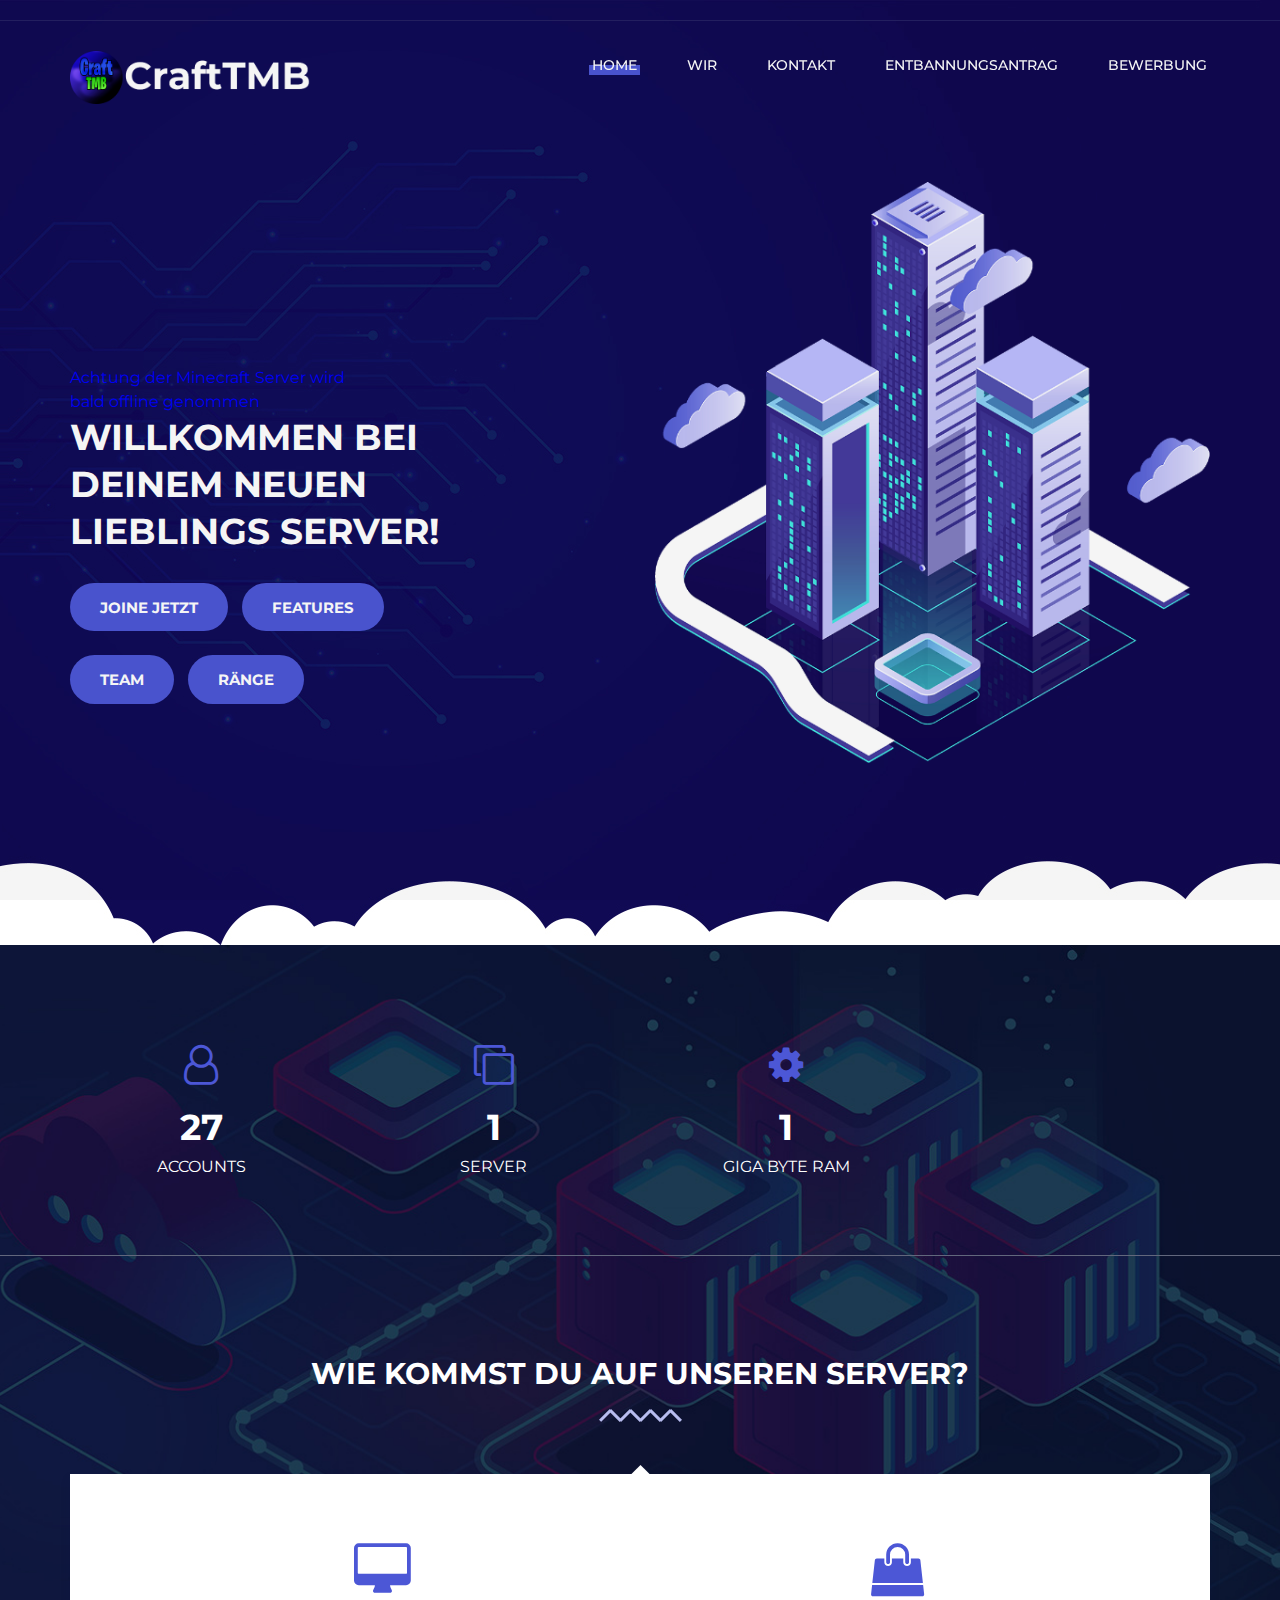
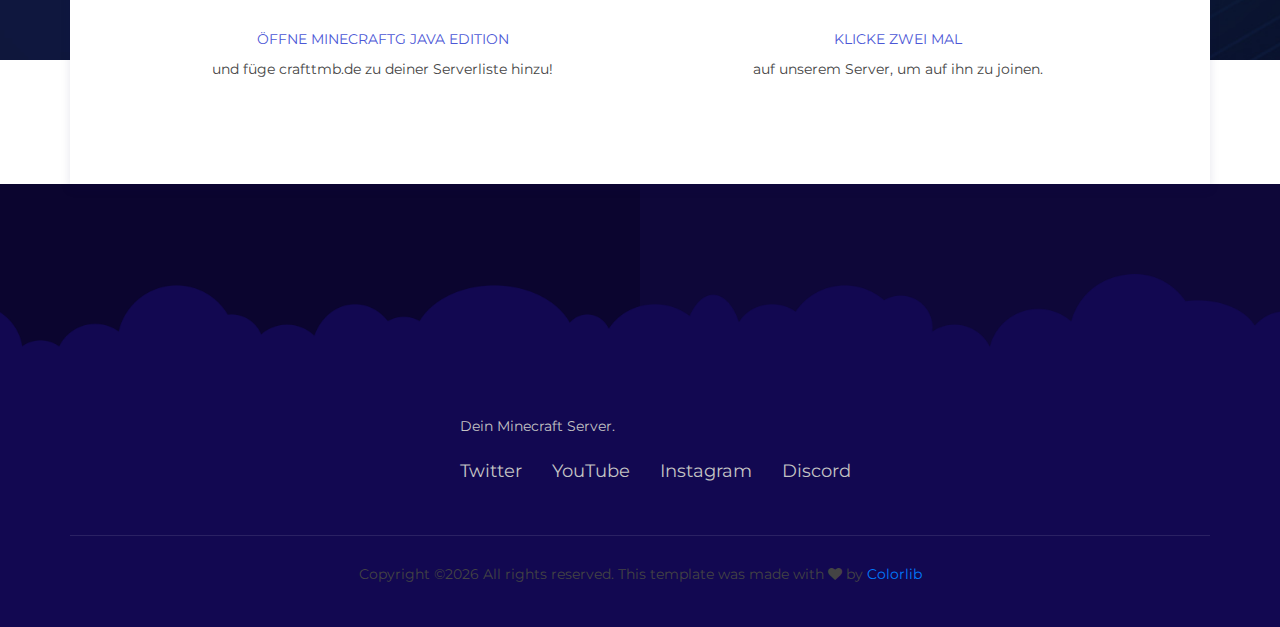
==== index.html @ 18083c90 "Update index.html" ====
<!DOCTYPE html>
<html lang="zxx">

<head>
    <meta charset="UTF-8">
    <meta name="description" content="CraftTMB">
    <meta name="keywords" content="Minecraft, CraftTMB, Server, unica, creative, html">
    <meta name="viewport" content="width=device-width, initial-scale=1.0">
    <meta http-equiv="X-UA-Compatible" content="ie=edge">
    <link rel="shortcut icon" href="img/logo.png" />
    <title>CraftTMB</title>

    <!-- Google Font -->
    <link href="https://fonts.googleapis.com/css?family=Montserrat:400,500,600,700,800,900&display=swap"
        rel="stylesheet">

    <!-- Css Styles -->
    <link rel="stylesheet" href="css/bootstrap.min.css" type="text/css">
    <link rel="stylesheet" href="css/font-awesome.min.css" type="text/css">
    <link rel="stylesheet" href="css/elegant-icons.css" type="text/css">
    <link rel="stylesheet" href="css/flaticon.css" type="text/css">
    <link rel="stylesheet" href="css/owl.carousel.min.css" type="text/css">
    <link rel="stylesheet" href="css/slicknav.min.css" type="text/css">
    <link rel="stylesheet" href="css/style.css" type="text/css">
</head>

<body>
    <!-- Page Preloder -->
    <div id="preloder">
        <div class="loader"></div>
    </div>

    <!-- Offcanvas Menu Begin -->
    <div class="offcanvas__menu__overlay"></div>
    <div class="offcanvas__menu__wrapper">
        <div class="canvas__close">
            <span class="fa fa-times-circle-o"></span>
        </div>
        <div class="offcanvas__logo">
            <a href="#"><img src="img/logo-font.png" alt=""></a>
        </div>
        <nav class="offcanvas__menu mobile-menu">
            <ul>
                <li class="active"><a href="./index.html">Home</a></li>
                <li><a href="./about.html">Wir</a></li>
                <li><a href="./contact.html">Kontakt</a></li>
                <li><a href="./unban.html">Entbannungsantrag</a></li>
                <li><a href="./bewerbung.html">Bewerbung</a></li>
            </ul>
        </nav>
        <div id="mobile-menu-wrap"></div>
        <div class="offcanvas__auth">
        </div>
        <div class="offcanvas__info">
        </div>
    </div>
    <!-- Offcanvas Menu End -->

    <!-- Header Section Begin -->
    <header class="header-section">
        <div class="header__info">
            <div class="container">
                <div class="row">
                    <div class="col-lg-6 col-md-6">
                        <div class="header__info-left">
                        </div>
                    </div>
                    <div class="col-lg-6 col-md-6">
                        <div class="header__info-right">
                        </div>
                    </div>
                </div>
            </div>
        </div>
        <div class="container">
            <div class="row">
                <div class="col-lg-3 col-md-3">
                    <div class="header__logo">
                        <a href="./index.html"><img src="img/logo-font.png" alt=""></a>
                    </div>
                </div>
                <div class="col-lg-9 col-md-9">
                    <nav class="header__menu">
                        <ul>
                            <li class="active"><a href="./index.html">Home</a></li>
                            <li><a href="./about.html">Wir</a></li>
                            <li><a href="./contact.html">Kontakt</a></li>
                            <li><a href="./unban.html">Entbannungsantrag</a></li>
                            <li><a href="./bewerbung.html">Bewerbung</a></li>
                        </ul>
                    </nav>
                </div>
            </div>
            <div class="canvas__open">
                <span class="fa fa-bars"></span>
            </div>
        </div>
    </header>
    <!-- Header End -->

    <!-- Hero Section Begin -->
    <section class="hero-section">
        <div class="hero__slider owl-carousel">
            <div class="hero__item set-bg" data-setbg="img/background.jpg">
                <div class="container">
                    <div class="row">
                        <div class="col-lg-6">
                            <div class="hero__text">
                                <font color=0000ff>Achtung der Minecraft Server wird<br/>bald offline genommen</font>
                                <h2>Willkommen bei<br/>deinem neuen<br/>lieblings Server!</h2>
                                <a href="#join" class="primary-btn">Joine jetzt</a><a style="color:#100d5A"> - </a>
                                <a href="./about.html#features" class="primary-btn">Features</a><br><br>
                                <a href="./about.html#team" class="primary-btn">Team</a><a style="color:#100d5A"> - </a>
                                <a href="./about.html#ranks" class="primary-btn">R&Auml;nge</a>
                            </div>
                        </div>
                        <div class="col-lg-6">
                            <div class="hero__img">
                                <img src="img/city.png" alt="">
                            </div>
                        </div>
                    </div>
                </div>
            </div>
        </div>
    </section>
    <!-- Hero Section End -->

    <!-- Achievement Section Begin -->
    <section class="achievement-section set-bg spad" data-setbg="img/achievements.jpg">
        <div class="container">
            <div class="row">
                <div class="col-lg-3 col-md-3 col-sm-6">
                    <div class="achievement__item">
                        <span class="fa fa-user-o"></span>
                        <h2 class="achieve-counter">325</h2>
                        <p>Accounts</p>
                    </div>
                </div>
                <div class="col-lg-3 col-md-3 col-sm-6">
                    <div class="achievement__item">
                        <span class="fa fa-clone"></span>
                        <h2 class="achieve-counter">4</h2>
                        <p>Server</p>
                    </div>
                </div>
                <div class="col-lg-3 col-md-3 col-sm-12">
                    <div class="achievement__item">
                        <span class="fa fa-cog"></span>
                        <h2 class="achieve-counter">9</h2>
                        <p>Giga byte RAM</p>
                    </div>
                </div>
            </div>
        </div>
    </section>
    <!-- Achievement Section End -->

    <!-- Join Section Begin -->
    <section class="work-section spad">
        <div class="container">
            <div class="row">
                <div class="col-lg-12">
                    <div class="section-title">
                        <h3><span id="join">WIE KOMMST DU AUF UNSEREN SERVER?</span></h3>
                    </div>
                    <div class="work__text">
                        <div class="row">
                            <div class="col-lg-6">
                                <div class="work__item">
                                    <i class="fa fa-desktop"></i>
                                    <span>&Ouml;FFNE MINECRAFTG JAVA EDITION</span>
                                    <p>und f&uuml;ge crafttmb.de zu deiner Serverliste hinzu! </p>
                                </div>
                            </div>
                            <div class="col-lg-6">
                                <div class="work__item">
                                    <i class="fa fa-shopping-bag"></i>
                                    <span>KLICKE ZWEI MAL</span>
                                    <p>auf unserem Server, um auf ihn zu joinen.</p>
                                </div>
                            </div>
                        </div>
                    </div>
                </div>
            </div>
        </div>
    </section>
    <!-- Join Section End -->

    <!-- Footer Section Begin -->
    <footer class="footer-section">
        <div class="footer__top">
            <div class="container">
                <div class="row">
                    <div class="col-lg-6 col-md-6">
                        <div class="footer__top-call">
                        </div>
                    </div>
                    <div class="col-lg-6 col-md-6">
                        <div class="footer__top-auth">
                        </div>
                    </div>
                </div>
            </div>
        </div>
        <div class="footer__text set-bg" data-setbg="img/footer.png">
            <div class="container">
                <div class="row">
                    <div class="col-lg-4 col-md-6 col-sm-12"></div>
                    <div class="col-lg-5 col-md-6 col-sm-12">
                        <div class="footer__text-about">
                            <p>Dein Minecraft Server.</p>
                            <div class="footer__social">
                                <a href="https://twitter.com/crafttmb">Twitter</a>
                                <a href="https://www.youtube.com/channel/UCyiF1sNhhSMR8MaIYPhv9MA">YouTube</a>
                                <a href="https://www.instagram.com/crafttmb/">Instagram</a>
                                <a href="https://discord.gg/sJc8CGA">Discord</a>
                            </div>
                        </div>
                    </div>
                </div>
                <div class="footer__text-copyright">
                    <p>Copyright &copy;<script>document.write(new Date().getFullYear());</script> All rights reserved.
                    This template was made with <i class="fa fa-heart" aria-hidden="true"></i> by <a href="https://colorlib.com" target="_blank">Colorlib</a></p>
                </div>
            </div>
        </div>
    </footer>
    <!-- Footer Section End -->

    <!-- Js Plugins -->
    <script src="js/jquery-3.3.1.min.js"></script>
    <script src="js/bootstrap.min.js"></script>
    <script src="js/jquery.slicknav.js"></script>
    <script src="js/owl.carousel.min.js"></script>
    <script src="js/main.js"></script>
</body>

</html>
---- css/elegant-icons.css ----
@font-face {
  font-family: "ElegantIcons";
  src: url("../fonts/ElegantIcons.eot");
  src: url("../fonts/ElegantIcons.eot?#iefix") format("embedded-opentype"),
    url("../fonts/ElegantIcons.woff") format("woff"),
    url("../fonts/ElegantIcons.ttf") format("truetype"),
    url("../fonts/ElegantIcons.svg#ElegantIcons") format("svg");
  font-weight: normal;
  font-style: normal;
}

/* Use the following CSS code if you want to use data attributes for inserting your icons */
[data-icon]:before {
  font-family: "ElegantIcons";
  content: attr(data-icon);
  speak: none;
  font-weight: normal;
  font-variant: normal;
  text-transform: none;
  line-height: 1;
  -webkit-font-smoothing: antialiased;
  -moz-osx-font-smoothing: grayscale;
}

/* Use the following CSS code if you want to have a class per icon */
/*
Instead of a list of all class selectors,
you can use the generic selector below, but it's slower:
[class*="your-class-prefix"] {
*/
.arrow_up,
.arrow_down,
.arrow_left,
.arrow_right,
.arrow_left-up,
.arrow_right-up,
.arrow_right-down,
.arrow_left-down,
.arrow-up-down,
.arrow_up-down_alt,
.arrow_left-right_alt,
.arrow_left-right,
.arrow_expand_alt2,
.arrow_expand_alt,
.arrow_condense,
.arrow_expand,
.arrow_move,
.arrow_carrot-up,
.arrow_carrot-down,
.arrow_carrot-left,
.arrow_carrot-right,
.arrow_carrot-2up,
.arrow_carrot-2down,
.arrow_carrot-2left,
.arrow_carrot-2right,
.arrow_carrot-up_alt2,
.arrow_carrot-down_alt2,
.arrow_carrot-left_alt2,
.arrow_carrot-right_alt2,
.arrow_carrot-2up_alt2,
.arrow_carrot-2down_alt2,
.arrow_carrot-2left_alt2,
.arrow_carrot-2right_alt2,
.arrow_triangle-up,
.arrow_triangle-down,
.arrow_triangle-left,
.arrow_triangle-right,
.arrow_triangle-up_alt2,
.arrow_triangle-down_alt2,
.arrow_triangle-left_alt2,
.arrow_triangle-right_alt2,
.arrow_back,
.icon_minus-06,
.icon_plus,
.icon_close,
.icon_check,
.icon_minus_alt2,
.icon_plus_alt2,
.icon_close_alt2,
.icon_check_alt2,
.icon_zoom-out_alt,
.icon_zoom-in_alt,
.icon_search,
.icon_box-empty,
.icon_box-selected,
.icon_minus-box,
.icon_plus-box,
.icon_box-checked,
.icon_circle-empty,
.icon_circle-slelected,
.icon_stop_alt2,
.icon_stop,
.icon_pause_alt2,
.icon_pause,
.icon_menu,
.icon_menu-square_alt2,
.icon_menu-circle_alt2,
.icon_ul,
.icon_ol,
.icon_adjust-horiz,
.icon_adjust-vert,
.icon_document_alt,
.icon_documents_alt,
.icon_pencil,
.icon_pencil-edit_alt,
.icon_pencil-edit,
.icon_folder-alt,
.icon_folder-open_alt,
.icon_folder-add_alt,
.icon_info_alt,
.icon_error-oct_alt,
.icon_error-circle_alt,
.icon_error-triangle_alt,
.icon_question_alt2,
.icon_question,
.icon_comment_alt,
.icon_chat_alt,
.icon_vol-mute_alt,
.icon_volume-low_alt,
.icon_volume-high_alt,
.icon_quotations,
.icon_quotations_alt2,
.icon_clock_alt,
.icon_lock_alt,
.icon_lock-open_alt,
.icon_key_alt,
.icon_cloud_alt,
.icon_cloud-upload_alt,
.icon_cloud-download_alt,
.icon_image,
.icon_images,
.icon_lightbulb_alt,
.icon_gift_alt,
.icon_house_alt,
.icon_genius,
.icon_mobile,
.icon_tablet,
.icon_laptop,
.icon_desktop,
.icon_camera_alt,
.icon_mail_alt,
.icon_cone_alt,
.icon_ribbon_alt,
.icon_bag_alt,
.icon_creditcard,
.icon_cart_alt,
.icon_paperclip,
.icon_tag_alt,
.icon_tags_alt,
.icon_trash_alt,
.icon_cursor_alt,
.icon_mic_alt,
.icon_compass_alt,
.icon_pin_alt,
.icon_pushpin_alt,
.icon_map_alt,
.icon_drawer_alt,
.icon_toolbox_alt,
.icon_book_alt,
.icon_calendar,
.icon_film,
.icon_table,
.icon_contacts_alt,
.icon_headphones,
.icon_lifesaver,
.icon_piechart,
.icon_refresh,
.icon_link_alt,
.icon_link,
.icon_loading,
.icon_blocked,
.icon_archive_alt,
.icon_heart_alt,
.icon_star_alt,
.icon_star-half_alt,
.icon_star,
.icon_star-half,
.icon_tools,
.icon_tool,
.icon_cog,
.icon_cogs,
.arrow_up_alt,
.arrow_down_alt,
.arrow_left_alt,
.arrow_right_alt,
.arrow_left-up_alt,
.arrow_right-up_alt,
.arrow_right-down_alt,
.arrow_left-down_alt,
.arrow_condense_alt,
.arrow_expand_alt3,
.arrow_carrot_up_alt,
.arrow_carrot-down_alt,
.arrow_carrot-left_alt,
.arrow_carrot-right_alt,
.arrow_carrot-2up_alt,
.arrow_carrot-2dwnn_alt,
.arrow_carrot-2left_alt,
.arrow_carrot-2right_alt,
.arrow_triangle-up_alt,
.arrow_triangle-down_alt,
.arrow_triangle-left_alt,
.arrow_triangle-right_alt,
.icon_minus_alt,
.icon_plus_alt,
.icon_close_alt,
.icon_check_alt,
.icon_zoom-out,
.icon_zoom-in,
.icon_stop_alt,
.icon_menu-square_alt,
.icon_menu-circle_alt,
.icon_document,
.icon_documents,
.icon_pencil_alt,
.icon_folder,
.icon_folder-open,
.icon_folder-add,
.icon_folder_upload,
.icon_folder_download,
.icon_info,
.icon_error-circle,
.icon_error-oct,
.icon_error-triangle,
.icon_question_alt,
.icon_comment,
.icon_chat,
.icon_vol-mute,
.icon_volume-low,
.icon_volume-high,
.icon_quotations_alt,
.icon_clock,
.icon_lock,
.icon_lock-open,
.icon_key,
.icon_cloud,
.icon_cloud-upload,
.icon_cloud-download,
.icon_lightbulb,
.icon_gift,
.icon_house,
.icon_camera,
.icon_mail,
.icon_cone,
.icon_ribbon,
.icon_bag,
.icon_cart,
.icon_tag,
.icon_tags,
.icon_trash,
.icon_cursor,
.icon_mic,
.icon_compass,
.icon_pin,
.icon_pushpin,
.icon_map,
.icon_drawer,
.icon_toolbox,
.icon_book,
.icon_contacts,
.icon_archive,
.icon_heart,
.icon_profile,
.icon_group,
.icon_grid-2x2,
.icon_grid-3x3,
.icon_music,
.icon_pause_alt,
.icon_phone,
.icon_upload,
.icon_download,
.social_facebook,
.social_twitter,
.social_pinterest,
.social_googleplus,
.social_tumblr,
.social_tumbleupon,
.social_wordpress,
.social_instagram,
.social_dribbble,
.social_vimeo,
.social_linkedin,
.social_rss,
.social_deviantart,
.social_share,
.social_myspace,
.social_skype,
.social_youtube,
.social_picassa,
.social_googledrive,
.social_flickr,
.social_blogger,
.social_spotify,
.social_delicious,
.social_facebook_circle,
.social_twitter_circle,
.social_pinterest_circle,
.social_googleplus_circle,
.social_tumblr_circle,
.social_stumbleupon_circle,
.social_wordpress_circle,
.social_instagram_circle,
.social_dribbble_circle,
.social_vimeo_circle,
.social_linkedin_circle,
.social_rss_circle,
.social_deviantart_circle,
.social_share_circle,
.social_myspace_circle,
.social_skype_circle,
.social_youtube_circle,
.social_picassa_circle,
.social_googledrive_alt2,
.social_flickr_circle,
.social_blogger_circle,
.social_spotify_circle,
.social_delicious_circle,
.social_facebook_square,
.social_twitter_square,
.social_pinterest_square,
.social_googleplus_square,
.social_tumblr_square,
.social_stumbleupon_square,
.social_wordpress_square,
.social_instagram_square,
.social_dribbble_square,
.social_vimeo_square,
.social_linkedin_square,
.social_rss_square,
.social_deviantart_square,
.social_share_square,
.social_myspace_square,
.social_skype_square,
.social_youtube_square,
.social_picassa_square,
.social_googledrive_square,
.social_flickr_square,
.social_blogger_square,
.social_spotify_square,
.social_delicious_square,
.icon_printer,
.icon_calulator,
.icon_building,
.icon_floppy,
.icon_drive,
.icon_search-2,
.icon_id,
.icon_id-2,
.icon_puzzle,
.icon_like,
.icon_dislike,
.icon_mug,
.icon_currency,
.icon_wallet,
.icon_pens,
.icon_easel,
.icon_flowchart,
.icon_datareport,
.icon_briefcase,
.icon_shield,
.icon_percent,
.icon_globe,
.icon_globe-2,
.icon_target,
.icon_hourglass,
.icon_balance,
.icon_rook,
.icon_printer-alt,
.icon_calculator_alt,
.icon_building_alt,
.icon_floppy_alt,
.icon_drive_alt,
.icon_search_alt,
.icon_id_alt,
.icon_id-2_alt,
.icon_puzzle_alt,
.icon_like_alt,
.icon_dislike_alt,
.icon_mug_alt,
.icon_currency_alt,
.icon_wallet_alt,
.icon_pens_alt,
.icon_easel_alt,
.icon_flowchart_alt,
.icon_datareport_alt,
.icon_briefcase_alt,
.icon_shield_alt,
.icon_percent_alt,
.icon_globe_alt,
.icon_clipboard {
  font-family: "ElegantIcons";
  speak: none;
  font-style: normal;
  font-weight: normal;
  font-variant: normal;
  text-transform: none;
  line-height: 1;
  -webkit-font-smoothing: antialiased;
}
.arrow_up:before {
  content: "\21";
}
.arrow_down:before {
  content: "\22";
}
.arrow_left:before {
  content: "\23";
}
.arrow_right:before {
  content: "\24";
}
.arrow_left-up:before {
  content: "\25";
}
.arrow_right-up:before {
  content: "\26";
}
.arrow_right-down:before {
  content: "\27";
}
.arrow_left-down:before {
  content: "\28";
}
.arrow-up-down:before {
  content: "\29";
}
.arrow_up-down_alt:before {
  content: "\2a";
}
.arrow_left-right_alt:before {
  content: "\2b";
}
.arrow_left-right:before {
  content: "\2c";
}
.arrow_expand_alt2:before {
  content: "\2d";
}
.arrow_expand_alt:before {
  content: "\2e";
}
.arrow_condense:before {
  content: "\2f";
}
.arrow_expand:before {
  content: "\30";
}
.arrow_move:before {
  content: "\31";
}
.arrow_carrot-up:before {
  content: "\32";
}
.arrow_carrot-down:before {
  content: "\33";
}
.arrow_carrot-left:before {
  content: "\34";
}
.arrow_carrot-right:before {
  content: "\35";
}
.arrow_carrot-2up:before {
  content: "\36";
}
.arrow_carrot-2down:before {
  content: "\37";
}
.arrow_carrot-2left:before {
  content: "\38";
}
.arrow_carrot-2right:before {
  content: "\39";
}
.arrow_carrot-up_alt2:before {
  content: "\3a";
}
.arrow_carrot-down_alt2:before {
  content: "\3b";
}
.arrow_carrot-left_alt2:before {
  content: "\3c";
}
.arrow_carrot-right_alt2:before {
  content: "\3d";
}
.arrow_carrot-2up_alt2:before {
  content: "\3e";
}
.arrow_carrot-2down_alt2:before {
  content: "\3f";
}
.arrow_carrot-2left_alt2:before {
  content: "\40";
}
.arrow_carrot-2right_alt2:before {
  content: "\41";
}
.arrow_triangle-up:before {
  content: "\42";
}
.arrow_triangle-down:before {
  content: "\43";
}
.arrow_triangle-left:before {
  content: "\44";
}
.arrow_triangle-right:before {
  content: "\45";
}
.arrow_triangle-up_alt2:before {
  content: "\46";
}
.arrow_triangle-down_alt2:before {
  content: "\47";
}
.arrow_triangle-left_alt2:before {
  content: "\48";
}
.arrow_triangle-right_alt2:before {
  content: "\49";
}
.arrow_back:before {
  content: "\4a";
}
.icon_minus-06:before {
  content: "\4b";
}
.icon_plus:before {
  content: "\4c";
}
.icon_close:before {
  content: "\4d";
}
.icon_check:before {
  content: "\4e";
}
.icon_minus_alt2:before {
  content: "\4f";
}
.icon_plus_alt2:before {
  content: "\50";
}
.icon_close_alt2:before {
  content: "\51";
}
.icon_check_alt2:before {
  content: "\52";
}
.icon_zoom-out_alt:before {
  content: "\53";
}
.icon_zoom-in_alt:before {
  content: "\54";
}
.icon_search:before {
  content: "\55";
}
.icon_box-empty:before {
  content: "\56";
}
.icon_box-selected:before {
  content: "\57";
}
.icon_minus-box:before {
  content: "\58";
}
.icon_plus-box:before {
  content: "\59";
}
.icon_box-checked:before {
  content: "\5a";
}
.icon_circle-empty:before {
  content: "\5b";
}
.icon_circle-slelected:before {
  content: "\5c";
}
.icon_stop_alt2:before {
  content: "\5d";
}
.icon_stop:before {
  content: "\5e";
}
.icon_pause_alt2:before {
  content: "\5f";
}
.icon_pause:before {
  content: "\60";
}
.icon_menu:before {
  content: "\61";
}
.icon_menu-square_alt2:before {
  content: "\62";
}
.icon_menu-circle_alt2:before {
  content: "\63";
}
.icon_ul:before {
  content: "\64";
}
.icon_ol:before {
  content: "\65";
}
.icon_adjust-horiz:before {
  content: "\66";
}
.icon_adjust-vert:before {
  content: "\67";
}
.icon_document_alt:before {
  content: "\68";
}
.icon_documents_alt:before {
  content: "\69";
}
.icon_pencil:before {
  content: "\6a";
}
.icon_pencil-edit_alt:before {
  content: "\6b";
}
.icon_pencil-edit:before {
  content: "\6c";
}
.icon_folder-alt:before {
  content: "\6d";
}
.icon_folder-open_alt:before {
  content: "\6e";
}
.icon_folder-add_alt:before {
  content: "\6f";
}
.icon_info_alt:before {
  content: "\70";
}
.icon_error-oct_alt:before {
  content: "\71";
}
.icon_error-circle_alt:before {
  content: "\72";
}
.icon_error-triangle_alt:before {
  content: "\73";
}
.icon_question_alt2:before {
  content: "\74";
}
.icon_question:before {
  content: "\75";
}
.icon_comment_alt:before {
  content: "\76";
}
.icon_chat_alt:before {
  content: "\77";
}
.icon_vol-mute_alt:before {
  content: "\78";
}
.icon_volume-low_alt:before {
  content: "\79";
}
.icon_volume-high_alt:before {
  content: "\7a";
}
.icon_quotations:before {
  content: "\7b";
}
.icon_quotations_alt2:before {
  content: "\7c";
}
.icon_clock_alt:before {
  content: "\7d";
}
.icon_lock_alt:before {
  content: "\7e";
}
.icon_lock-open_alt:before {
  content: "\e000";
}
.icon_key_alt:before {
  content: "\e001";
}
.icon_cloud_alt:before {
  content: "\e002";
}
.icon_cloud-upload_alt:before {
  content: "\e003";
}
.icon_cloud-download_alt:before {
  content: "\e004";
}
.icon_image:before {
  content: "\e005";
}
.icon_images:before {
  content: "\e006";
}
.icon_lightbulb_alt:before {
  content: "\e007";
}
.icon_gift_alt:before {
  content: "\e008";
}
.icon_house_alt:before {
  content: "\e009";
}
.icon_genius:before {
  content: "\e00a";
}
.icon_mobile:before {
  content: "\e00b";
}
.icon_tablet:before {
  content: "\e00c";
}
.icon_laptop:before {
  content: "\e00d";
}
.icon_desktop:before {
  content: "\e00e";
}
.icon_camera_alt:before {
  content: "\e00f";
}
.icon_mail_alt:before {
  content: "\e010";
}
.icon_cone_alt:before {
  content: "\e011";
}
.icon_ribbon_alt:before {
  content: "\e012";
}
.icon_bag_alt:before {
  content: "\e013";
}
.icon_creditcard:before {
  content: "\e014";
}
.icon_cart_alt:before {
  content: "\e015";
}
.icon_paperclip:before {
  content: "\e016";
}
.icon_tag_alt:before {
  content: "\e017";
}
.icon_tags_alt:before {
  content: "\e018";
}
.icon_trash_alt:before {
  content: "\e019";
}
.icon_cursor_alt:before {
  content: "\e01a";
}
.icon_mic_alt:before {
  content: "\e01b";
}
.icon_compass_alt:before {
  content: "\e01c";
}
.icon_pin_alt:before {
  content: "\e01d";
}
.icon_pushpin_alt:before {
  content: "\e01e";
}
.icon_map_alt:before {
  content: "\e01f";
}
.icon_drawer_alt:before {
  content: "\e020";
}
.icon_toolbox_alt:before {
  content: "\e021";
}
.icon_book_alt:before {
  content: "\e022";
}
.icon_calendar:before {
  content: "\e023";
}
.icon_film:before {
  content: "\e024";
}
.icon_table:before {
  content: "\e025";
}
.icon_contacts_alt:before {
  content: "\e026";
}
.icon_headphones:before {
  content: "\e027";
}
.icon_lifesaver:before {
  content: "\e028";
}
.icon_piechart:before {
  content: "\e029";
}
.icon_refresh:before {
  content: "\e02a";
}
.icon_link_alt:before {
  content: "\e02b";
}
.icon_link:before {
  content: "\e02c";
}
.icon_loading:before {
  content: "\e02d";
}
.icon_blocked:before {
  content: "\e02e";
}
.icon_archive_alt:before {
  content: "\e02f";
}
.icon_heart_alt:before {
  content: "\e030";
}
.icon_star_alt:before {
  content: "\e031";
}
.icon_star-half_alt:before {
  content: "\e032";
}
.icon_star:before {
  content: "\e033";
}
.icon_star-half:before {
  content: "\e034";
}
.icon_tools:before {
  content: "\e035";
}
.icon_tool:before {
  content: "\e036";
}
.icon_cog:before {
  content: "\e037";
}
.icon_cogs:before {
  content: "\e038";
}
.arrow_up_alt:before {
  content: "\e039";
}
.arrow_down_alt:before {
  content: "\e03a";
}
.arrow_left_alt:before {
  content: "\e03b";
}
.arrow_right_alt:before {
  content: "\e03c";
}
.arrow_left-up_alt:before {
  content: "\e03d";
}
.arrow_right-up_alt:before {
  content: "\e03e";
}
.arrow_right-down_alt:before {
  content: "\e03f";
}
.arrow_left-down_alt:before {
  content: "\e040";
}
.arrow_condense_alt:before {
  content: "\e041";
}
.arrow_expand_alt3:before {
  content: "\e042";
}
.arrow_carrot_up_alt:before {
  content: "\e043";
}
.arrow_carrot-down_alt:before {
  content: "\e044";
}
.arrow_carrot-left_alt:before {
  content: "\e045";
}
.arrow_carrot-right_alt:before {
  content: "\e046";
}
.arrow_carrot-2up_alt:before {
  content: "\e047";
}
.arrow_carrot-2dwnn_alt:before {
  content: "\e048";
}
.arrow_carrot-2left_alt:before {
  content: "\e049";
}
.arrow_carrot-2right_alt:before {
  content: "\e04a";
}
.arrow_triangle-up_alt:before {
  content: "\e04b";
}
.arrow_triangle-down_alt:before {
  content: "\e04c";
}
.arrow_triangle-left_alt:before {
  content: "\e04d";
}
.arrow_triangle-right_alt:before {
  content: "\e04e";
}
.icon_minus_alt:before {
  content: "\e04f";
}
.icon_plus_alt:before {
  content: "\e050";
}
.icon_close_alt:before {
  content: "\e051";
}
.icon_check_alt:before {
  content: "\e052";
}
.icon_zoom-out:before {
  content: "\e053";
}
.icon_zoom-in:before {
  content: "\e054";
}
.icon_stop_alt:before {
  content: "\e055";
}
.icon_menu-square_alt:before {
  content: "\e056";
}
.icon_menu-circle_alt:before {
  content: "\e057";
}
.icon_document:before {
  content: "\e058";
}
.icon_documents:before {
  content: "\e059";
}
.icon_pencil_alt:before {
  content: "\e05a";
}
.icon_folder:before {
  content: "\e05b";
}
.icon_folder-open:before {
  content: "\e05c";
}
.icon_folder-add:before {
  content: "\e05d";
}
.icon_folder_upload:before {
  content: "\e05e";
}
.icon_folder_download:before {
  content: "\e05f";
}
.icon_info:before {
  content: "\e060";
}
.icon_error-circle:before {
  content: "\e061";
}
.icon_error-oct:before {
  content: "\e062";
}
.icon_error-triangle:before {
  content: "\e063";
}
.icon_question_alt:before {
  content: "\e064";
}
.icon_comment:before {
  content: "\e065";
}
.icon_chat:before {
  content: "\e066";
}
.icon_vol-mute:before {
  content: "\e067";
}
.icon_volume-low:before {
  content: "\e068";
}
.icon_volume-high:before {
  content: "\e069";
}
.icon_quotations_alt:before {
  content: "\e06a";
}
.icon_clock:before {
  content: "\e06b";
}
.icon_lock:before {
  content: "\e06c";
}
.icon_lock-open:before {
  content: "\e06d";
}
.icon_key:before {
  content: "\e06e";
}
.icon_cloud:before {
  content: "\e06f";
}
.icon_cloud-upload:before {
  content: "\e070";
}
.icon_cloud-download:before {
  content: "\e071";
}
.icon_lightbulb:before {
  content: "\e072";
}
.icon_gift:before {
  content: "\e073";
}
.icon_house:before {
  content: "\e074";
}
.icon_camera:before {
  content: "\e075";
}
.icon_mail:before {
  content: "\e076";
}
.icon_cone:before {
  content: "\e077";
}
.icon_ribbon:before {
  content: "\e078";
}
.icon_bag:before {
  content: "\e079";
}
.icon_cart:before {
  content: "\e07a";
}
.icon_tag:before {
  content: "\e07b";
}
.icon_tags:before {
  content: "\e07c";
}
.icon_trash:before {
  content: "\e07d";
}
.icon_cursor:before {
  content: "\e07e";
}
.icon_mic:before {
  content: "\e07f";
}
.icon_compass:before {
  content: "\e080";
}
.icon_pin:before {
  content: "\e081";
}
.icon_pushpin:before {
  content: "\e082";
}
.icon_map:before {
  content: "\e083";
}
.icon_drawer:before {
  content: "\e084";
}
.icon_toolbox:before {
  content: "\e085";
}
.icon_book:before {
  content: "\e086";
}
.icon_contacts:before {
  content: "\e087";
}
.icon_archive:before {
  content: "\e088";
}
.icon_heart:before {
  content: "\e089";
}
.icon_profile:before {
  content: "\e08a";
}
.icon_group:before {
  content: "\e08b";
}
.icon_grid-2x2:before {
  content: "\e08c";
}
.icon_grid-3x3:before {
  content: "\e08d";
}
.icon_music:before {
  content: "\e08e";
}
.icon_pause_alt:before {
  content: "\e08f";
}
.icon_phone:before {
  content: "\e090";
}
.icon_upload:before {
  content: "\e091";
}
.icon_download:before {
  content: "\e092";
}
.social_facebook:before {
  content: "\e093";
}
.social_twitter:before {
  content: "\e094";
}
.social_pinterest:before {
  content: "\e095";
}
.social_googleplus:before {
  content: "\e096";
}
.social_tumblr:before {
  content: "\e097";
}
.social_tumbleupon:before {
  content: "\e098";
}
.social_wordpress:before {
  content: "\e099";
}
.social_instagram:before {
  content: "\e09a";
}
.social_dribbble:before {
  content: "\e09b";
}
.social_vimeo:before {
  content: "\e09c";
}
.social_linkedin:before {
  content: "\e09d";
}
.social_rss:before {
  content: "\e09e";
}
.social_deviantart:before {
  content: "\e09f";
}
.social_share:before {
  content: "\e0a0";
}
.social_myspace:before {
  content: "\e0a1";
}
.social_skype:before {
  content: "\e0a2";
}
.social_youtube:before {
  content: "\e0a3";
}
.social_picassa:before {
  content: "\e0a4";
}
.social_googledrive:before {
  content: "\e0a5";
}
.social_flickr:before {
  content: "\e0a6";
}
.social_blogger:before {
  content: "\e0a7";
}
.social_spotify:before {
  content: "\e0a8";
}
.social_delicious:before {
  content: "\e0a9";
}
.social_facebook_circle:before {
  content: "\e0aa";
}
.social_twitter_circle:before {
  content: "\e0ab";
}
.social_pinterest_circle:before {
  content: "\e0ac";
}
.social_googleplus_circle:before {
  content: "\e0ad";
}
.social_tumblr_circle:before {
  content: "\e0ae";
}
.social_stumbleupon_circle:before {
  content: "\e0af";
}
.social_wordpress_circle:before {
  content: "\e0b0";
}
.social_instagram_circle:before {
  content: "\e0b1";
}
.social_dribbble_circle:before {
  content: "\e0b2";
}
.social_vimeo_circle:before {
  content: "\e0b3";
}
.social_linkedin_circle:before {
  content: "\e0b4";
}
.social_rss_circle:before {
  content: "\e0b5";
}
.social_deviantart_circle:before {
  content: "\e0b6";
}
.social_share_circle:before {
  content: "\e0b7";
}
.social_myspace_circle:before {
  content: "\e0b8";
}
.social_skype_circle:before {
  content: "\e0b9";
}
.social_youtube_circle:before {
  content: "\e0ba";
}
.social_picassa_circle:before {
  content: "\e0bb";
}
.social_googledrive_alt2:before {
  content: "\e0bc";
}
.social_flickr_circle:before {
  content: "\e0bd";
}
.social_blogger_circle:before {
  content: "\e0be";
}
.social_spotify_circle:before {
  content: "\e0bf";
}
.social_delicious_circle:before {
  content: "\e0c0";
}
.social_facebook_square:before {
  content: "\e0c1";
}
.social_twitter_square:before {
  content: "\e0c2";
}
.social_pinterest_square:before {
  content: "\e0c3";
}
.social_googleplus_square:before {
  content: "\e0c4";
}
.social_tumblr_square:before {
  content: "\e0c5";
}
.social_stumbleupon_square:before {
  content: "\e0c6";
}
.social_wordpress_square:before {
  content: "\e0c7";
}
.social_instagram_square:before {
  content: "\e0c8";
}
.social_dribbble_square:before {
  content: "\e0c9";
}
.social_vimeo_square:before {
  content: "\e0ca";
}
.social_linkedin_square:before {
  content: "\e0cb";
}
.social_rss_square:before {
  content: "\e0cc";
}
.social_deviantart_square:before {
  content: "\e0cd";
}
.social_share_square:before {
  content: "\e0ce";
}
.social_myspace_square:before {
  content: "\e0cf";
}
.social_skype_square:before {
  content: "\e0d0";
}
.social_youtube_square:before {
  content: "\e0d1";
}
.social_picassa_square:before {
  content: "\e0d2";
}
.social_googledrive_square:before {
  content: "\e0d3";
}
.social_flickr_square:before {
  content: "\e0d4";
}
.social_blogger_square:before {
  content: "\e0d5";
}
.social_spotify_square:before {
  content: "\e0d6";
}
.social_delicious_square:before {
  content: "\e0d7";
}
.icon_printer:before {
  content: "\e103";
}
.icon_calulator:before {
  content: "\e0ee";
}
.icon_building:before {
  content: "\e0ef";
}
.icon_floppy:before {
  content: "\e0e8";
}
.icon_drive:before {
  content: "\e0ea";
}
.icon_search-2:before {
  content: "\e101";
}
.icon_id:before {
  content: "\e107";
}
.icon_id-2:before {
  content: "\e108";
}
.icon_puzzle:before {
  content: "\e102";
}
.icon_like:before {
  content: "\e106";
}
.icon_dislike:before {
  content: "\e0eb";
}
.icon_mug:before {
  content: "\e105";
}
.icon_currency:before {
  content: "\e0ed";
}
.icon_wallet:before {
  content: "\e100";
}
.icon_pens:before {
  content: "\e104";
}
.icon_easel:before {
  content: "\e0e9";
}
.icon_flowchart:before {
  content: "\e109";
}
.icon_datareport:before {
  content: "\e0ec";
}
.icon_briefcase:before {
  content: "\e0fe";
}
.icon_shield:before {
  content: "\e0f6";
}
.icon_percent:before {
  content: "\e0fb";
}
.icon_globe:before {
  content: "\e0e2";
}
.icon_globe-2:before {
  content: "\e0e3";
}
.icon_target:before {
  content: "\e0f5";
}
.icon_hourglass:before {
  content: "\e0e1";
}
.icon_balance:before {
  content: "\e0ff";
}
.icon_rook:before {
  content: "\e0f8";
}
.icon_printer-alt:before {
  content: "\e0fa";
}
.icon_calculator_alt:before {
  content: "\e0e7";
}
.icon_building_alt:before {
  content: "\e0fd";
}
.icon_floppy_alt:before {
  content: "\e0e4";
}
.icon_drive_alt:before {
  content: "\e0e5";
}
.icon_search_alt:before {
  content: "\e0f7";
}
.icon_id_alt:before {
  content: "\e0e0";
}
.icon_id-2_alt:before {
  content: "\e0fc";
}
.icon_puzzle_alt:before {
  content: "\e0f9";
}
.icon_like_alt:before {
  content: "\e0dd";
}
.icon_dislike_alt:before {
  content: "\e0f1";
}
.icon_mug_alt:before {
  content: "\e0dc";
}
.icon_currency_alt:before {
  content: "\e0f3";
}
.icon_wallet_alt:before {
  content: "\e0d8";
}
.icon_pens_alt:before {
  content: "\e0db";
}
.icon_easel_alt:before {
  content: "\e0f0";
}
.icon_flowchart_alt:before {
  content: "\e0df";
}
.icon_datareport_alt:before {
  content: "\e0f2";
}
.icon_briefcase_alt:before {
  content: "\e0f4";
}
.icon_shield_alt:before {
  content: "\e0d9";
}
.icon_percent_alt:before {
  content: "\e0da";
}
.icon_globe_alt:before {
  content: "\e0de";
}
.icon_clipboard:before {
  content: "\e0e6";
}

.glyph {
  float: left;
  text-align: center;
  padding: 0.75em;
  margin: 0.4em 1.5em 0.75em 0;
  width: 6em;
  text-shadow: none;
}
.glyph_big {
  font-size: 128px;
  color: #59c5dc;
  float: left;
  margin-right: 20px;
}

.glyph div {
  padding-bottom: 10px;
}

.glyph input {
  font-family: consolas, monospace;
  font-size: 12px;
  width: 100%;
  text-align: center;
  border: 0;
  box-shadow: 0 0 0 1px #ccc;
  padding: 0.2em;
  -moz-border-radius: 5px;
  -webkit-border-radius: 5px;
}
.centered {
  margin-left: auto;
  margin-right: auto;
}
.glyph .fs1 {
  font-size: 2em;
}
---- css/flaticon.css ----
/*
  	Flaticon icon font: Flaticon
  	Creation date: 17/01/2019 08:45
  	*/

@font-face {
  font-family: "Flaticon";
  src: url("../fonts/Flaticon.eot");
  src: url("../fonts/Flaticon.eot?#iefix") format("embedded-opentype"),
    url("../fonts/Flaticon.woff") format("woff"),
    url("../fonts/Flaticon.ttf") format("truetype"),
    url("../fonts/Flaticon.svg#Flaticon") format("svg");
  font-weight: normal;
  font-style: normal;
}

@media screen and (-webkit-min-device-pixel-ratio: 0) {
  @font-face {
    font-family: "Flaticon";
    src: url("../fonts/Flaticon.svg#Flaticon") format("svg");
  }
}

[class^="flaticon-"]:before,
[class*=" flaticon-"]:before,
[class^="flaticon-"]:after,
[class*=" flaticon-"]:after {
  font-family: Flaticon;
  font-size: 20px;
  font-style: normal;
  margin-left: 0;
}

.flaticon-001-volume:before {
  content: "\f100";
}
.flaticon-002-cloud-storage:before {
  content: "\f101";
}
.flaticon-003-network:before {
  content: "\f102";
}
.flaticon-004-battery:before {
  content: "\f103";
}
.flaticon-005-smartphone:before {
  content: "\f104";
}
.flaticon-006-camera:before {
  content: "\f105";
}
.flaticon-007-processor:before {
  content: "\f106";
}
.flaticon-008-cloud-computing:before {
  content: "\f107";
}
.flaticon-009-cloud-storage-1:before {
  content: "\f108";
}
.flaticon-010-cloud-storage-2:before {
  content: "\f109";
}
.flaticon-011-graphic-design:before {
  content: "\f10a";
}
.flaticon-012-computer:before {
  content: "\f10b";
}
.flaticon-013-server:before {
  content: "\f10c";
}
.flaticon-014-headphones:before {
  content: "\f10d";
}
.flaticon-015-fingerprint:before {
  content: "\f10e";
}
.flaticon-016-flash-drive:before {
  content: "\f10f";
}
.flaticon-017-computer-1:before {
  content: "\f110";
}
.flaticon-018-hard-drive:before {
  content: "\f111";
}
.flaticon-019-ethernet:before {
  content: "\f112";
}
.flaticon-020-memory-card:before {
  content: "\f113";
}
.flaticon-021-ui:before {
  content: "\f114";
}
.flaticon-022-microphone:before {
  content: "\f115";
}
.flaticon-023-smartphone-1:before {
  content: "\f116";
}
.flaticon-024-mouse:before {
  content: "\f117";
}
.flaticon-025-network-1:before {
  content: "\f118";
}
.flaticon-026-cloud-storage-3:before {
  content: "\f119";
}
.flaticon-027-computer-2:before {
  content: "\f11a";
}
.flaticon-028-location:before {
  content: "\f11b";
}
.flaticon-029-plug:before {
  content: "\f11c";
}
.flaticon-030-server-1:before {
  content: "\f11d";
}
.flaticon-031-computer-3:before {
  content: "\f11e";
}
.flaticon-032-smartphone-2:before {
  content: "\f11f";
}
.flaticon-033-smartphone-3:before {
  content: "\f120";
}
.flaticon-034-speaker:before {
  content: "\f121";
}
.flaticon-035-wifi:before {
  content: "\f122";
}
.flaticon-036-programming:before {
  content: "\f123";
}
---- css/style.css ----
/******************************************************************
  Template Name: Deerhost
  Description:  Deerhost Hosting HTML Template
  Author: Colorlib
  Author URI: https://colorlib.com
  Version: 1.0
  Created: Colorlib
******************************************************************/

/*------------------------------------------------------------------
[Table of contents]

1.  Template default CSS
	1.1	Variables
	1.2	Mixins
	1.3	Flexbox
	1.4	Reset
2.  Helper Css
3.  Header Section
4.  Hero Section
5.  Service Section
6.  Pricing Section
7.  Achievement Section
8.  Chooseup Section
9.  Contact
10.  Footer Style

-------------------------------------------------------------------*/

/*----------------------------------------*/

/* Template default CSS
/*----------------------------------------*/

html,
body {
  height: 100%;
  font-family: "Montserrat", sans-serif;
  -webkit-font-smoothing: antialiased;
  font-smoothing: antialiased;
}

h1,
h2,
h3,
h4,
h5,
h6 {
  margin: 0;
  color: #111111;
  font-weight: 400;
  font-family: "Montserrat", sans-serif;
}

h1 {
  font-size: 70px;
}

h2 {
  font-size: 36px;
}

h3 {
  font-size: 30px;
}

h4 {
  font-size: 24px;
}

h5 {
  font-size: 18px;
}

h6 {
  font-size: 16px;
}

p {
  font-size: 14px;
  font-family: "Montserrat", sans-serif;
  color: #444444;
  font-weight: 400;
  line-height: 26px;
  margin: 0 0 15px 0;
}

img {
  max-width: 100%;
}

input:focus,
select:focus,
button:focus,
textarea:focus {
  outline: none;
}

a:hover,
a:focus {
  text-decoration: none;
  outline: none;
  color: #fff;
}

ul,
ol {
  padding: 0;
  margin: 0;
}

/*---------------------
  Helper CSS
-----------------------*/

.section-title {
  margin-bottom: 70px;
  text-align: center;
}

.section-title.normal-title {
  text-align: left;
}

.section-title.normal-title h3:after {
  margin: 0;
}

.section-title h3 {
  color: #111111;
  font-weight: 700;
  text-transform: uppercase;
  position: relative;
}

.section-title h3:after {
  position: absolute;
  left: 0;
  bottom: -30px;
  right: 0;
  height: 13px;
  width: 83px;
  background-image: url(../img/line.png);
  content: "";
  margin: 0 auto;
}

.set-bg {
  background-repeat: no-repeat;
  background-size: cover;
  background-position: top center;
}

.spad {
  padding-top: 100px;
  padding-bottom: 100px;
}

.text-white h1,
.text-white h2,
.text-white h3,
.text-white h4,
.text-white h5,
.text-white h6,
.text-white p,
.text-white span,
.text-white li,
.text-white a {
  color: #fff;
}

/* buttons */

.primary-btn {
  display: inline-block;
  font-size: 15px;
  padding: 14px 30px 12px;
  color: #ffffff;
  background: #4c57d6;
  text-transform: uppercase;
  font-weight: 700;
  border-radius: 50px;
}

.site-btn {
  font-size: 14px;
  color: #ffffff;
  font-weight: 700;
  text-transform: uppercase;
  display: inline-block;
  padding: 13px 30px 12px;
  background: #4c57d6;
  border: none;
  border-radius: 50px;
}

/* Preloder */

#preloder {
  position: fixed;
  width: 100%;
  height: 100%;
  top: 0;
  left: 0;
  z-index: 999999;
  background: #000;
}

.loader {
  width: 40px;
  height: 40px;
  position: absolute;
  top: 50%;
  left: 50%;
  margin-top: -13px;
  margin-left: -13px;
  border-radius: 60px;
  animation: loader 0.8s linear infinite;
  -webkit-animation: loader 0.8s linear infinite;
}

@keyframes loader {
  0% {
    -webkit-transform: rotate(0deg);
    transform: rotate(0deg);
    border: 4px solid #f44336;
    border-left-color: transparent;
  }
  50% {
    -webkit-transform: rotate(180deg);
    transform: rotate(180deg);
    border: 4px solid #673ab7;
    border-left-color: transparent;
  }
  100% {
    -webkit-transform: rotate(360deg);
    transform: rotate(360deg);
    border: 4px solid #f44336;
    border-left-color: transparent;
  }
}

@-webkit-keyframes loader {
  0% {
    -webkit-transform: rotate(0deg);
    border: 4px solid #f44336;
    border-left-color: transparent;
  }
  50% {
    -webkit-transform: rotate(180deg);
    border: 4px solid #673ab7;
    border-left-color: transparent;
  }
  100% {
    -webkit-transform: rotate(360deg);
    border: 4px solid #f44336;
    border-left-color: transparent;
  }
}

/*---------------------
  Header
-----------------------*/

.header-section {
  position: absolute;
  left: 0;
  top: 0;
  width: 100%;
  z-index: 9;
}

.header-section.header-normal {
  position: relative;
  background: #120851;
}

.header-section.header-normal .header__logo {
  padding-bottom: 30px;
}

.header-section.header-normal .header__menu {
  padding-bottom: 30px;
}

.header__info {
  padding: 10px 0;
  border-bottom: 1px solid #252163;
}

.header__info-left ul li {
  font-size: 13px;
  color: #ffffff;
  list-style: none;
  display: inline-block;
  margin-right: 25px;
}

.header__info-left ul li:last-child {
  margin-right: 0;
}

.header__info-left ul li span {
  height: 30px;
  width: 30px;
  background: rgba(255, 255, 255, 0.1);
  border-radius: 50%;
  line-height: 30px;
  text-align: center;
  display: inline-block;
  margin-right: 5px;
}

.header__info-right {
  text-align: right;
}

.header__info-right ul li {
  list-style: none;
  display: inline-block;
  margin-right: 30px;
}

.header__info-right ul li:last-child {
  margin-right: 0;
}

.header__info-right ul li a {
  font-size: 13px;
  color: #ffffff;
  display: block;
}

.header__info-right ul li a span {
  height: 30px;
  width: 30px;
  background: rgba(255, 255, 255, 0.1);
  border-radius: 50%;
  line-height: 30px;
  text-align: center;
  display: inline-block;
  margin-right: 5px;
}

.header__logo {
  padding-top: 30px;
}

.header__logo a {
  display: inline-block;
}

.header__menu {
  text-align: right;
  padding-top: 32px;
}

.header__menu ul li {
  list-style: none;
  display: inline-block;
  margin-right: 40px;
  position: relative;
}

.header__menu ul li .dropdown {
  position: absolute;
  left: 0;
  top: 40px;
  width: 200px;
  background: #ffffff;
  opacity: 0;
  visibility: hidden;
  -webkit-transition: all 0.3s;
  -o-transition: all 0.3s;
  transition: all 0.3s;
  -webkit-box-shadow: 0px 0px 10px rgba(18, 8, 81, 0.15);
  box-shadow: 0px 0px 10px rgba(18, 8, 81, 0.15);
}

.header__menu ul li .dropdown li {
  display: block;
  text-align: left;
}

.header__menu ul li .dropdown li a {
  color: #111111;
  padding: 10px 15px;
  text-transform: capitalize;
  font-weight: 500;
}

.header__menu ul li .dropdown li a:after {
  display: none;
}

.header__menu ul li:last-child {
  margin-right: 0;
}

.header__menu ul li.active a:after {
  opacity: 1;
  height: 50%;
}

.header__menu ul li:hover .dropdown {
  opacity: 1;
  visibility: visible;
  top: 20px;
}

.header__menu ul li:hover a:after {
  opacity: 1;
  height: 50%;
}

.header__menu ul li a {
  color: #ffffff;
  font-size: 14px;
  font-weight: 500;
  text-transform: uppercase;
  display: block;
  padding: 0 3px;
  position: relative;
  z-index: 1;
}

.header__menu ul li a:after {
  position: absolute;
  left: 0;
  bottom: 1px;
  width: 100%;
  height: 0%;
  background: #4c57d6;
  content: "";
  z-index: -1;
  -webkit-transition: all 0.3s;
  -o-transition: all 0.3s;
  transition: all 0.3s;
  opacity: 0;
}

.offcanvas__menu__wrapper {
  display: none;
}

.canvas__open {
  display: none;
}

/*---------------------
  Hero
-----------------------*/

.hero__slider.owl-carousel .owl-item.active .hero__item .hero__text h5 {
  top: 0;
  opacity: 1;
}

.hero__slider.owl-carousel .owl-item.active .hero__item .hero__text h2 {
  top: 0;
  opacity: 1;
}

.hero__slider.owl-carousel
  .owl-item.active
  .hero__item
  .hero__text
  .primary-btn {
  top: 0;
  opacity: 1;
}

.hero__slider.owl-carousel .owl-dots {
  position: absolute;
  width: 100%;
  left: 0;
  bottom: 118px;
  text-align: center;
}

.hero__slider.owl-carousel .owl-dots button {
  height: 5px;
  width: 25px;
  background: #433b76;
  border-radius: 50px;
  margin-right: 10px;
}

.hero__slider.owl-carousel .owl-dots button.active {
  background: #4c57d6;
}

.hero__slider.owl-carousel .owl-dots button:last-child {
  margin-right: 0;
}

.hero__item {
  height: 945px;
  display: -webkit-box;
  display: -ms-flexbox;
  display: flex;
  -webkit-box-align: center;
  -ms-flex-align: center;
  align-items: center;
}

.hero__item .hero__text {
  padding-top: 184px;
}

.hero__item .hero__text h5 {
  color: #ffffff;
  opacity: 0.7;
  font-weight: 500;
  margin-bottom: 15px;
  position: relative;
  top: 100px;
  opacity: 0;
  -webkit-transition: all 0.3s ease-out;
  -o-transition: all 0.3s ease-out;
  transition: all 0.3s ease-out;
}

.hero__item .hero__text h2 {
  color: #ffffff;
  font-weight: 700;
  line-height: 47px;
  text-transform: uppercase;
  margin-bottom: 28px;
  position: relative;
  top: 100px;
  opacity: 0;
  -webkit-transition: all 0.6s ease-out;
  -o-transition: all 0.6s ease-out;
  transition: all 0.6s ease-out;
}

.hero__item .hero__text .primary-btn {
  position: relative;
  top: 100px;
  opacity: 0;
  -webkit-transition: all 0.9s ease-out;
  -o-transition: all 0.9s ease-out;
  transition: all 0.9s ease-out;
}

/*---------------------
  Register Domain
-----------------------*/

.register__text .register__form {
  margin-bottom: 34px;
}

.register__text .register__form form {
  position: relative;
}

.register__text .register__form form input {
  width: 100%;
  height: 54px;
  border: 2px solid #4c57d6;
  border-radius: 50px;
  font-size: 14px;
  color: #111111;
  padding-left: 20px;
}

.register__text .register__form form input::-webkit-input-placeholder {
  color: #111111;
}

.register__text .register__form form input::-moz-placeholder {
  color: #111111;
}

.register__text .register__form form input:-ms-input-placeholder {
  color: #111111;
}

.register__text .register__form form input::-ms-input-placeholder {
  color: #111111;
}

.register__text .register__form form input::placeholder {
  color: #111111;
}

.register__text .register__form form .change__extension {
  font-size: 14px;
  color: #111111;
  position: absolute;
  top: 15px;
  right: 170px;
  cursor: pointer;
}

.register__text .register__form form .change__extension:hover ul {
  opacity: 1;
  top: 18px;
  visibility: visible;
}

.register__text .register__form form .change__extension ul {
  width: 60px;
  background: #ffffff;
  position: absolute;
  left: 0;
  top: 38px;
  -webkit-box-shadow: 0px 0px 10px rgba(18, 8, 81, 0.15);
  box-shadow: 0px 0px 10px rgba(18, 8, 81, 0.15);
  padding-left: 10px;
  padding-top: 5px;
  padding-bottom: 5px;
  opacity: 0;
  visibility: hidden;
  -webkit-transition: all 0.3s;
  -o-transition: all 0.3s;
  transition: all 0.3s;
  z-index: 9;
}

.register__text .register__form form .change__extension ul li {
  list-style: none;
  cursor: pointer;
  font-weight: 500;
  font-size: 14px;
}

.register__text .register__form form .change__extension:before {
  position: absolute;
  left: -30px;
  top: 3px;
  height: 18px;
  width: 1px;
  background: #d7d7d7;
  content: "";
}

.register__text .register__form form .change__extension:after {
  position: absolute;
  right: -20px;
  top: 0;
  content: "3";
  font-family: "ElegantIcons";
}

.register__text .register__form form .site-btn {
  position: absolute;
  right: 4px;
  top: 4px;
}

.register__text .register__result {
  margin-bottom: 24px;
}

.register__text .register__result ul li {
  display: inline-block;
  list-style: none;
  color: #4c57d6;
  font-weight: 700;
  margin-right: 62px;
  font-size: 20px;
}

.register__text .register__result ul li:last-child {
  margin-right: 0;
}

.register__text .register__result ul li span {
  color: #111111;
}

.register__text p {
  margin-bottom: 0;
}

/*---------------------
  Services Section
-----------------------*/

.services-section {
  background: #eeeffb;
  padding-bottom: 60px;
}

.services__item {
  background: #ffffff;
  padding-left: 40px;
  padding-top: 40px;
  padding-right: 45px;
  padding-bottom: 20px;
  border-radius: 10px;
  -webkit-box-shadow: 0px 0px 10px rgba(18, 8, 81, 0.15);
  box-shadow: 0px 0px 10px rgba(18, 8, 81, 0.15);
  margin-bottom: 40px;
  -webkit-transition: all 0.3s;
  -o-transition: all 0.3s;
  transition: all 0.3s;
}

.services__item:hover {
  -webkit-box-shadow: 0px 8px 30px rgba(18, 8, 81, 0.2);
  box-shadow: 0px 8px 30px rgba(18, 8, 81, 0.2);
}

.services__item h5 {
  font-size: 20px;
  color: #111111;
  font-weight: 700;
  margin-bottom: 8px;
}

.services__item span {
  font-size: 15px;
  color: #4c57d6;
  font-weight: 500;
  display: block;
  margin-bottom: 10px;
}

.services__item p {
  color: #111111;
}

/*---------------------
  Pricing Section
-----------------------*/

.pricing-section {
  padding-bottom: 60px;
}

.pricing__swipe-btn {
  border: 1px solid #4c57d6;
  border-radius: 50px;
  height: 52px;
  width: 266px;
  float: right;
}

.pricing__swipe-btn label {
  font-size: 15px;
  color: #444444;
  font-weight: 700;
  text-transform: uppercase;
  display: inline-block;
  padding: 12px 30px 12px;
  border-radius: 50px;
  margin-right: -4px;
  position: relative;
  top: 2px;
  left: 2px;
  cursor: pointer;
}

.pricing__swipe-btn label.active {
  background: #4c57d6;
  color: #ffffff;
}

.pricing__swipe-btn label input {
  position: absolute;
  visibility: hidden;
}

.monthly__plans,
.yearly__plans {
  display: none;
}

.monthly__plans.active,
.yearly__plans.active {
  display: -webkit-box;
  display: -ms-flexbox;
  display: flex;
}

.pricing__item {
  text-align: center;
  padding-bottom: 20px;
  padding-top: 22px;
  background: #ffffff;
  padding-left: 20px;
  padding-right: 20px;
  -webkit-box-shadow: 0px 0px 10px rgba(18, 8, 81, 0.1);
  box-shadow: 0px 0px 10px rgba(18, 8, 81, 0.1);
  -webkit-transition: all 0.3s;
  -o-transition: all 0.3s;
  transition: all 0.3s;
  margin-bottom: 40px;
}

.pricing__item:hover {
  -webkit-box-shadow: 0px 8px 30px rgba(18, 8, 81, 0.2);
  box-shadow: 0px 8px 30px rgba(18, 8, 81, 0.2);
}

.pricing__item:hover h3 {
  background: #4c57d6;
}

.pricing__item:hover .primary-btn {
  background: #4c57d6;
  color: #ffffff;
}

.pricing__item h4 {
  color: #111111;
  font-weight: 700;
  margin-bottom: 20px;
}

.pricing__item h3 {
  background: #120851;
  font-weight: 700;
  color: #ffffff;
  padding: 24px 0 20px;
  margin-bottom: 26px;
  margin-left: -30px;
  border-radius: 10px;
  margin-right: -30px;
  -webkit-transition: all 0.3s;
  -o-transition: all 0.3s;
  transition: all 0.3s;
}

.pricing__item h3 span {
  font-size: 16px;
  font-weight: 400;
}

.pricing__item ul {
  margin-bottom: 26px;
}

.pricing__item ul li {
  font-size: 14px;
  color: #444444;
  line-height: 40px;
  list-style: none;
}

.pricing__item .primary-btn {
  color: #111111;
  background: #f2f2f2;
  display: block;
  -webkit-transition: all 0.3s;
  -o-transition: all 0.3s;
  transition: all 0.3s;
  padding: 14px 0 12px;
}

/*---------------------
  Achievement Section
-----------------------*/

.achievement-section {
  padding-bottom: 450px;
}

.achievement__item {
  text-align: center;
  margin-bottom: 30px;
}

.achievement__item span {
  font-size: 40px;
  color: #4c57d6;
}

.achievement__item h2 {
  color: #ffffff;
  font-weight: 700;
  margin-top: 20px;
  margin-bottom: 5px;
}

.achievement__item p {
  font-size: 16px;
  color: #ffffff;
  text-transform: uppercase;
  margin-bottom: 0;
}

/*---------------------
  Work Section
-----------------------*/

.work-section {
  margin-top: -405px;
  position: relative;
  z-index: 9;
  border-top: 1px solid #62677d;
  padding-bottom: 0;
}

.work-section .section-title {
  margin-bottom: 82px;
}

.work-section .section-title h3 {
  color: #ffffff;
}

.work__text {
  -webkit-box-shadow: 0px 5px 10px rgba(18, 8, 81, 0.1);
  box-shadow: 0px 5px 10px rgba(18, 8, 81, 0.1);
  padding: 70px;
  background: #ffffff;
  position: relative;
}

.work__text:after {
  position: absolute;
  left: 0;
  right: 0;
  top: -6px;
  margin: 0 auto;
  height: 15px;
  width: 15px;
  background: #ffffff;
  -webkit-transform: rotate(45deg);
  -ms-transform: rotate(45deg);
  transform: rotate(45deg);
  content: "";
}

.work__item {
  text-align: center;
}

.work__item i {
  font-size: 53px;
  color: #4c57d6;
}

.work__item span {
  display: block;
  font-size: 14px;
  color: #4c57d6;
  margin-bottom: 6px;
  margin-top: 32px;
}

.work__item h3 {
  color: #111111;
  font-weight: 700;
  margin-bottom: 20px;
}

.work__item p {
  margin-bottom: 32px;
}

/*---------------------
  Choose Plan
-----------------------*/

.choose-plan-section.pricing-page {
  background: #f5f5f5;
}

.plan__text {
  padding-left: 20px;
}

.plan__text h3 {
  color: #111111;
  font-weight: 700;
  line-height: 39px;
  margin-bottom: 18px;
}

.plan__text ul {
  margin-bottom: 35px;
}

.plan__text ul li {
  list-style: none;
  font-size: 16px;
  font-weight: 500;
  color: #111111;
  line-height: 40px;
}

.plan__text ul li span {
  margin-right: 5px;
  color: #4c57d6;
}

/*---------------------
  Footer
-----------------------*/

.footer__top {
  position: relative;
  z-index: 1;
  padding-top: 50px;
  padding-bottom: 265px;
}

.footer__top::before {
  position: absolute;
  left: 0;
  top: 0;
  height: 100%;
  width: 50%;
  background: #0b052f;
  content: "";
  z-index: -1;
}

.footer__top::after {
  position: absolute;
  right: 0;
  top: 0;
  height: 100%;
  width: 50%;
  background: #0e0739;
  content: "";
  z-index: -1;
}

.footer__top-call h5 {
  font-size: 20px;
  color: #ffffff;
  font-weight: 700;
  margin-bottom: 18px;
}

.footer__top-call h2 {
  font-weight: 700;
  color: #4c57d6;
}

.footer__top-auth {
  padding-left: 25px;
}

.footer__top-auth h5 {
  font-size: 20px;
  color: #ffffff;
  font-weight: 700;
  margin-bottom: 20px;
}

.footer__top-auth .sign-up {
  margin-left: 6px;
  background: transparent;
  border: 2px solid #4c57d6;
  padding: 12px 30px 10px;
}

.footer__text {
  position: relative;
  z-index: 99;
  padding-top: 140px;
  margin-top: -225px;
}

.footer__text-about {
  margin-bottom: 30px;
}

.footer__text-about .footer__logo {
  margin-bottom: 24px;
}

.footer__text-about .footer__logo a {
  display: inline-block;
}

.footer__text-about p {
  color: #c4c4c4;
  line-height: 24px;
  margin-bottom: 20px;
}

.footer__text-about .footer__social a {
  display: inline-block;
  font-size: 18px;
  color: #c4c4c4;
  margin-right: 26px;
}

.footer__text-about .footer__social a:last-child {
  margin-right: 0;
}

.footer__text-widget {
  margin-bottom: 30px;
}

.footer__text-widget h5 {
  font-size: 20px;
  color: #ffffff;
  font-weight: 700;
  text-transform: uppercase;
  margin-bottom: 25px;
}

.footer__text-widget ul li {
  list-style: none;
}

.footer__text-widget ul li a {
  font-size: 14px;
  color: #c4c4c4;
  line-height: 30px;
}

.footer__text-widget .footer__widget-info li {
  list-style: none;
  font-size: 14px;
  color: #c4c4c4;
  line-height: 42px;
  position: relative;
  padding-left: 35px;
}

.footer__text-widget .footer__widget-info li span {
  color: #4c57d6;
  position: absolute;
  left: 0;
  top: 14px;
}

.footer__text-copyright {
  font-size: 14px;
  color: #c4c4c4;
  text-align: center;
  padding: 25px 0;
  border-top: 1px solid #2a2163;
  margin-top: 20px;
}

/* ----------------------------------- Other Pages Styles ----------------------------------- */

/*---------------------
  Breadcrumb
-----------------------*/

.breadcrumb__option {
  border-bottom: 1px solid #ebebeb;
  padding: 15px 0;
}

.breadcrumb__option a {
  font-size: 15px;
  color: #111111;
  font-weight: 500;
  margin-right: 20px;
  display: inline-block;
  position: relative;
}

.breadcrumb__option a:after {
  position: absolute;
  right: -18px;
  top: 0;
  content: "5";
  font-family: "ElegantIcons";
}

.breadcrumb__option a span {
  color: #111111;
  margin-right: 5px;
}

.breadcrumb__option span {
  font-size: 15px;
  color: #888888;
  font-weight: 500;
  display: inline-block;
}

/*---------------------
  About
-----------------------*/

.about__text {
  padding-top: 20px;
}

.about__text h2 {
  color: #111111;
  font-weight: 700;
  text-transform: uppercase;
  margin-bottom: 15px;
}

.about__text p {
  color: #111111;
  margin-bottom: 26px;
}

.about__text .about__achievement .about__achieve__item {
  display: inline-block;
  margin-right: 95px;
  margin-bottom: 30px;
}

.about__text .about__achievement .about__achieve__item:last-child {
  margin-right: 0;
}

.about__text .about__achievement .about__achieve__item span {
  font-size: 30px;
  color: #4c57d6;
}

.about__text .about__achievement .about__achieve__item h4 {
  color: #111111;
  font-weight: 700;
  margin-top: 12px;
}

.about__text .about__achievement .about__achieve__item p {
  font-size: 13px;
  text-transform: uppercase;
  color: #444444;
  margin-bottom: 0;
}

/*---------------------
  About
-----------------------*/

.feature-section {
  background: #f5f5f5;
  padding-bottom: 70px;
}

.feature__item {
  background: #ffffff;
  -webkit-box-shadow: 0px 0px 10px rgba(18, 8, 81, 0.15);
  box-shadow: 0px 0px 10px rgba(18, 8, 81, 0.15);
  padding: 30px 35px 32px 35px;
  text-align: center;
  -webkit-transition: all 0.3s;
  -o-transition: all 0.3s;
  transition: all 0.3s;
  margin-bottom: 30px;
}

.feature__item:hover {
  -webkit-box-shadow: 0px 8px 30px rgba(18, 8, 81, 0.2);
  box-shadow: 0px 8px 30px rgba(18, 8, 81, 0.2);
}

.feature__item span {
  font-size: 42px;
  color: #4c57d6;
}

.feature__item h5 {
  font-size: 20px;
  color: #111111;
  font-weight: 700;
  margin-top: 18px;
  margin-bottom: 10px;
}

.feature__item p {
  color: #111111;
  margin-bottom: 0;
}

/*---------------------
  Team
-----------------------*/

.team-section {
  padding-bottom: 70px;
}

.team__btn {
  text-align: right;
}

.team__item {
  border: 1px solid #d7d7d7;
  padding: 30px 20px 20px 30px;
  margin-bottom: 30px;
}

.team__item .team__pic {
  float: left;
  margin-right: 30px;
}

.team__item .team__pic img {
  height: 120px;
  width: 120px;
  border-radius: 50%;
}

.team__item .team__text {
  overflow: hidden;
}

.team__item .team__text h5 {
  font-size: 20px;
  color: #111111;
  font-weight: 700;
  margin-bottom: 5px;
}

.team__item .team__text span {
  font-size: 14px;
  display: block;
  color: #4c57d6;
  margin-bottom: 6px;
}

.team__item .team__text .team__social a {
  display: inline-block;
  font-size: 16px;
  margin-right: 20px;
}

.team__item .team__text .team__social a.facebook {
  color: #3263af;
}

.team__item .team__text .team__social a.twitter {
  color: #40c4ff;
}

.team__item .team__text .team__social a.youtube {
  color: #ff0000;
}

.team__item .team__text .team__social a.instagram {
  color: #b309d7;
}

.team__item .team__text .team__social a:last-child {
  margin-right: 0;
}

/*---------------------
  Testimonial
-----------------------*/

.testimonial-section {
  background: #f5f5f5;
}

.testimonial__item {
  text-align: center;
  position: relative;
  -webkit-box-shadow: 0px 2px 10px rgba(18, 8, 81, 0.15);
  box-shadow: 0px 2px 10px rgba(18, 8, 81, 0.15);
  padding: 85px 30px 20px 30px;
  border-radius: 10px;
  background: #ffffff;
}

.testimonial__item img {
  height: 120px;
  width: 120px;
  border-radius: 50%;
  position: absolute;
  left: 0;
  right: 0;
  top: -50px;
  margin: 0 auto;
}

.testimonial__item h5 {
  font-size: 20px;
  color: #111111;
  font-weight: 600;
  margin-bottom: 5px;
}

.testimonial__item span {
  font-size: 13px;
  color: #4c57d6;
  text-transform: uppercase;
  display: block;
  margin-bottom: 12px;
}

.testimonial__item p {
  margin-bottom: 0;
}

.testimonial__item .testimonial__rating i {
  font-size: 12px;
  color: #e9bb3f;
  margin-right: -4px;
}

.testimonial__slider .col-lg-4 {
  max-width: 100%;
}

.testimonial__slider.owl-carousel .owl-item img {
  width: auto;
}

.testimonial__slider.owl-carousel .owl-stage-outer {
  padding-bottom: 30px;
  padding-top: 50px;
}

.testimonial__slider.owl-carousel .owl-dots {
  text-align: center;
}

.testimonial__slider.owl-carousel .owl-dots button {
  height: 5px;
  width: 25px;
  background: #b7bcef;
  border-radius: 50px;
  margin-right: 10px;
}

.testimonial__slider.owl-carousel .owl-dots button.active {
  background: #4c57d6;
}

.testimonial__slider.owl-carousel .owl-dots button:last-child {
  margin-right: 0;
}

/*---------------------
  Hosting Section
-----------------------*/

.hosting-section {
  padding-bottom: 0;
}

.hosting__text .nav-tabs {
  border-bottom: none;
  margin-bottom: 10px;
}

.hosting__text .nav-tabs .nav-item {
  margin-bottom: 0;
  width: 20%;
}

.hosting__text .nav-tabs .nav-item .nav-link {
  border: navajowhite;
  border-top-left-radius: 0;
  border-top-right-radius: 0;
  background: #f5f5f5;
  text-align: center;
  padding: 20px 0;
  position: relative;
}

.hosting__text .nav-tabs .nav-item .nav-link:after {
  position: absolute;
  left: 0;
  right: 0;
  bottom: -4px;
  height: 10px;
  width: 10px;
  background: #4c57d6;
  content: "";
  -webkit-transform: rotate(45deg);
  -ms-transform: rotate(45deg);
  transform: rotate(45deg);
  margin: 0 auto;
  opacity: 0;
  z-index: 9;
}

.hosting__text .nav-tabs .nav-item .nav-link span {
  font-size: 24px;
  color: #4c57d6;
}

.hosting__text .nav-tabs .nav-item .nav-link span::before {
  font-size: 40px;
}

.hosting__text .nav-tabs .nav-item .nav-link h5 {
  font-size: 20px;
  color: #111111;
  font-weight: 700;
}

.hosting__text .nav-tabs .nav-item .nav-link.active {
  background: #4c57d6;
}

.hosting__text .nav-tabs .nav-item .nav-link.active span {
  color: #ffffff;
}

.hosting__text .nav-tabs .nav-item .nav-link.active h5 {
  color: #ffffff;
}

.hosting__text .nav-tabs .nav-item .nav-link.active:after {
  opacity: 1;
}

.hosting__feature__table table {
  width: 100%;
  border: 1px solid #e1e1e1;
  text-align: center;
}

.hosting__feature__table table thead {
  border-bottom: 1px solid #e1e1e1;
}

.hosting__feature__table table thead th {
  border-right: 1px solid #e1e1e1;
}

.hosting__feature__table table thead th .hosting__feature__plan--choose {
  text-align: left;
  padding-left: 40px;
  padding-right: 10px;
}

.hosting__feature__table table tbody tr {
  border-bottom: 1px solid #e1e1e1;
}

.hosting__feature__table table tbody tr:nth-child(odd) {
  background: #fafafa;
}

.hosting__feature__table table tbody tr td {
  border-right: 1px solid #e1e1e1;
  padding: 24px 0 22px;
  width: 232px;
}

.hosting__feature__table table tbody tr td.hosting__feature--item {
  text-align: left;
  padding-left: 40px;
}

.hosting__feature__table table .hosting__feature__plan--choose span {
  font-size: 16px;
  font-weight: 500;
  color: #4c57d6;
}

.hosting__feature__table table .hosting__feature__plan--choose .chose__title {
  color: #111111;
  font-weight: 700;
  text-transform: uppercase;
  margin-top: 6px;
  font-size: 24px;
}

.hosting__feature__table table .hosting__feature--plan {
  padding: 40px 10px;
}

.hosting__feature__table table .hosting__feature--plan .plan__title {
  color: #111111;
  font-weight: 700;
  margin-bottom: 16px;
  font-size: 24px;
}

.hosting__feature__table
  table
  .hosting__feature--plan
  .hosting__feature--price {
  margin-bottom: 20px;
}

.hosting__feature__table
  table
  .hosting__feature--plan
  .hosting__feature--price
  .plan__price {
  font-size: 40px;
  color: #4c57d6;
  font-weight: 700;
}

.hosting__feature__table
  table
  .hosting__feature--plan
  .hosting__feature--price
  span {
  font-size: 16px;
  color: #444444;
}

.hosting__feature__table table .hosting__feature--plan .primary-btn {
  background: #f2f2f2;
  color: #111111;
}

.hosting__feature__table table .hosting__feature--item {
  font-size: 16px;
  color: #111111;
  font-weight: 700;
  width: 470px;
}

.hosting__feature__table table .hosting__feature--info {
  font-size: 14px;
  color: #111111;
  font-weight: 500;
}

.hosting__feature__table table .hosting__feature--check {
  font-size: 16px;
  color: #4c57d6;
}

.hosting__feature__table table .hosting__feature--close {
  font-size: 16px;
  color: #d6002d;
}

/*---------------------
  Question
-----------------------*/

.question__accordin .card {
  border: none;
  border-radius: 0;
}

.question__accordin .card .card-heading a {
  margin-bottom: 16px;
  position: relative;
  padding-left: 25px;
  cursor: pointer;
  display: block;
  font-weight: 700;
}

.question__accordin .card .card-body {
  padding: 0;
}

.question__accordin .card-heading a:after {
  position: absolute;
  left: 0;
  top: 4px;
}

.question__accordin .card-heading a:after,
.question__accordin .card-heading > a.active[aria-expanded="false"]:after {
  content: "L";
  font-family: "ELegantIcons";
  font-size: 14px;
  height: 15px;
  width: 15px;
  background: #4c57d6;
  line-height: 15px;
  text-align: center;
  color: #ffffff;
}

.question__accordin .card-heading a[aria-expanded="true"]:after,
.question__accordin .card-heading > a.active:after {
  content: "K";
  font-family: "ELegantIcons";
  font-size: 14px;
  height: 15px;
  width: 15px;
  background: #4c57d6;
  line-height: 15px;
  text-align: center;
  color: #ffffff;
}

.question-form input {
  font-size: 14px;
  color: #444444;
  width: 100%;
  height: 50px;
  padding-left: 20px;
  border: 1px solid #e1e1e1;
  margin-bottom: 20px;
  border-radius: 10px;
}

.question-form input::-webkit-input-placeholder {
  color: #444444;
}

.question-form input::-moz-placeholder {
  color: #444444;
}

.question-form input:-ms-input-placeholder {
  color: #444444;
}

.question-form input::-ms-input-placeholder {
  color: #444444;
}

.question-form input::placeholder {
  color: #444444;
}

.question-form textarea {
  font-size: 14px;
  color: #444444;
  width: 100%;
  height: 100px;
  padding-left: 20px;
  border: 1px solid #e1e1e1;
  margin-bottom: 14px;
  border-radius: 10px;
  resize: none;
  padding-top: 12px;
}

.question-form textarea::-webkit-input-placeholder {
  color: #444444;
}

.question-form textarea::-moz-placeholder {
  color: #444444;
}

.question-form textarea:-ms-input-placeholder {
  color: #444444;
}

.question-form textarea::-ms-input-placeholder {
  color: #444444;
}

.question-form textarea::placeholder {
  color: #444444;
}

/*---------------------
  Blog
-----------------------*/

.blog__item {
  margin-bottom: 40px;
}

.blog__item .blog__pic {
  height: 253px;
  position: relative;
}

.blog__item .blog__pic .label {
  font-size: 12px;
  color: #ffffff;
  text-transform: uppercase;
  background: #4c57d6;
  padding: 2px 10px;
  display: inline-block;
  border-radius: 5px;
  position: absolute;
  left: 30px;
  bottom: -11px;
}

.blog__item .blog__text {
  padding-left: 30px;
  padding-top: 25px;
}

.blog__item .blog__text h5 {
  margin-bottom: 5px;
}

.blog__item .blog__text h5 a {
  font-size: 20px;
  font-weight: 700;
  color: #111111;
  line-height: 27px;
}

.blog__item .blog__text ul li {
  list-style: none;
  display: inline-block;
  color: #666666;
  font-size: 13px;
  margin-right: 20px;
}

.blog__item .blog__text ul li:last-child {
  margin-right: 0;
}

.blog__item .blog__text ul li i {
  height: 30px;
  width: 30px;
  background: #f2f2f2;
  border-radius: 50%;
  line-height: 30px;
  text-align: center;
  margin-right: 5px;
}

.load-more {
  text-align: center;
}

.load-more .primary-btn {
  padding: 14px 75px 12px;
  background: #f2f2f2;
  color: #111111;
}

.blog__sidebar .blog__sidebar__item {
  margin-bottom: 70px;
}

.blog__sidebar .blog__sidebar__item:last-child {
  margin-bottom: 0;
}

.blog__sidebar .blog__sidebar__item .sidebar__title {
  margin-bottom: 30px;
}

.blog__sidebar .blog__sidebar__item .sidebar__title h6 {
  color: #111111;
  font-weight: 700;
  text-transform: uppercase;
  position: relative;
  display: inline-block;
  padding: 0 5px;
  z-index: 1;
}

.blog__sidebar .blog__sidebar__item .sidebar__title h6:after {
  position: absolute;
  left: 0;
  bottom: 0;
  width: 100%;
  height: 50%;
  background: #4c57d6;
  content: "";
  z-index: -1;
  opacity: 0.3;
}

.blog__sidebar .blog__sidebar__item .sidebar__social a {
  display: inline-block;
  font-size: 14px;
  color: #ffffff;
  height: 46px;
  width: 46px;
  line-height: 46px;
  text-align: center;
  margin-right: 10px;
}

.blog__sidebar .blog__sidebar__item .sidebar__social a:last-child {
  margin-right: 0;
}

.blog__sidebar .blog__sidebar__item .sidebar__social a.facebook {
  background: #3263af;
}

.blog__sidebar .blog__sidebar__item .sidebar__social a.twitter {
  background: #40c4ff;
}

.blog__sidebar .blog__sidebar__item .sidebar__social a.youtube {
  background: #ff0000;
}

.blog__sidebar .blog__sidebar__item .sidebar__social a.instagram {
  background: -o-linear-gradient(45deg, #af00e1, #ff9e35);
  background: linear-gradient(45deg, #af00e1, #ff9e35);
}

.blog__sidebar
  .blog__sidebar__item
  .sidebar__feature__post
  .sidebar__feature__item {
  padding-bottom: 20px;
  margin-bottom: 20px;
  border-bottom: 1px solid #ebebeb;
}

.blog__sidebar
  .blog__sidebar__item
  .sidebar__feature__post
  .sidebar__feature__item:last-child {
  border-bottom: none;
  padding-bottom: 0;
  margin-bottom: 0;
}

.blog__sidebar
  .blog__sidebar__item
  .sidebar__feature__post
  .sidebar__feature__item
  .label {
  font-size: 12px;
  color: #ffffff;
  text-transform: uppercase;
  background: #4c57d6;
  padding: 2px 10px;
  display: inline-block;
  border-radius: 5px;
}

.blog__sidebar
  .blog__sidebar__item
  .sidebar__feature__post
  .sidebar__feature__item
  h6 {
  margin-top: 20px;
  margin-bottom: 5px;
}

.blog__sidebar
  .blog__sidebar__item
  .sidebar__feature__post
  .sidebar__feature__item
  h6
  a {
  color: #111111;
  font-weight: 700;
  line-height: 27px;
}

.blog__sidebar
  .blog__sidebar__item
  .sidebar__feature__post
  .sidebar__feature__item
  ul
  li {
  list-style: none;
  color: #666666;
  font-size: 13px;
}

.blog__sidebar
  .blog__sidebar__item
  .sidebar__feature__post
  .sidebar__feature__item
  ul
  li
  i {
  height: 30px;
  width: 30px;
  background: #f2f2f2;
  border-radius: 50%;
  line-height: 30px;
  text-align: center;
  margin-right: 5px;
}

.blog__sidebar .blog__sidebar__item .sidebar__subscribe {
  background: #f5f5f5;
  padding: 30px;
}

.blog__sidebar .blog__sidebar__item .sidebar__subscribe .sidebar__title {
  margin-bottom: 20px;
}

.blog__sidebar .blog__sidebar__item .sidebar__subscribe form input {
  height: 46px;
  border: 1px solid #ebebeb;
  background: transparent;
  border-radius: 10px;
  padding-left: 20px;
  font-size: 14px;
  color: #444444;
  width: 100%;
  margin-bottom: 20px;
}

.blog__sidebar
  .blog__sidebar__item
  .sidebar__subscribe
  form
  input::-webkit-input-placeholder {
  color: #444444;
}

.blog__sidebar
  .blog__sidebar__item
  .sidebar__subscribe
  form
  input::-moz-placeholder {
  color: #444444;
}

.blog__sidebar
  .blog__sidebar__item
  .sidebar__subscribe
  form
  input:-ms-input-placeholder {
  color: #444444;
}

.blog__sidebar
  .blog__sidebar__item
  .sidebar__subscribe
  form
  input::-ms-input-placeholder {
  color: #444444;
}

.blog__sidebar
  .blog__sidebar__item
  .sidebar__subscribe
  form
  input::placeholder {
  color: #444444;
}

/*---------------------
  Blog Hero
-----------------------*/

.blog-hero-section {
  background: #f2f2f2;
  height: 640px;
  position: relative;
}

.blog-hero-section .blog__hero__pic {
  position: absolute;
  right: 0;
  top: 0;
  width: 50%;
  height: 640px;
}

.blog__hero__text {
  padding-top: 218px;
}

.blog__hero__text .label {
  font-size: 12px;
  color: #ffffff;
  text-transform: uppercase;
  background: #4c57d6;
  padding: 2px 10px;
  display: inline-block;
  border-radius: 5px;
}

.blog__hero__text h3 {
  color: #111111;
  font-weight: 700;
  line-height: 39px;
  margin-bottom: 12px;
  margin-top: 10px;
}

.blog__hero__text ul li {
  list-style: none;
  color: #666666;
  font-size: 13px;
  display: inline-block;
  margin-right: 20px;
}

.blog__hero__text ul li:last-child {
  margin-right: 0;
}

.blog__hero__text ul li i {
  height: 30px;
  width: 30px;
  background: #ffffff;
  border-radius: 50%;
  line-height: 30px;
  text-align: center;
  margin-right: 5px;
}

/*---------------------
  Blog Details
-----------------------*/

.blog-details-section {
  padding-top: 60px;
}

.blog__details__text {
  position: relative;
}

.blog__details__social {
  position: absolute;
  left: -90px;
  top: 0;
}

.blog__details__social span {
  font-size: 15px;
  color: #111111;
  font-weight: 700;
  text-transform: uppercase;
  margin-bottom: 25px;
  display: block;
}

.blog__details__social ul li {
  list-style: none;
  margin-bottom: 15px;
}

.blog__details__social ul li a {
  display: block;
  font-size: 14px;
  color: #ffffff;
  height: 46px;
  width: 46px;
  line-height: 46px;
  text-align: center;
  margin-right: 10px;
}

.blog__details__social ul li a:last-child {
  margin-right: 0;
}

.blog__details__social ul li a.facebook {
  background: #3263af;
}

.blog__details__social ul li a.twitter {
  background: #40c4ff;
}

.blog__details__social ul li a.youtube {
  background: #ff0000;
}

.blog__details__social ul li a.instagram {
  background: -o-linear-gradient(45deg, #af00e1, #ff9e35);
  background: linear-gradient(45deg, #af00e1, #ff9e35);
}

.blog__details__title {
  margin-bottom: 25px;
}

.blog__details__title p {
  line-height: 27px;
  font-size: 15px;
}

.blog__details__quote {
  background: #f5f5f5;
  padding: 30px 50px;
  margin-bottom: 35px;
  position: relative;
}

.blog__details__quote:after {
  position: absolute;
  left: 50px;
  top: -5px;
  font-family: "FontAwesome";
  content: "";
  font-size: 60px;
  color: #4c57d6;
  opacity: 0.3;
}

.blog__details__quote p {
  font-size: 16px;
  color: #111111;
  font-weight: 700;
  line-height: 30px;
  margin-bottom: 0;
  position: relative;
  z-index: 9;
}

.blog__details__title__more {
  margin-bottom: 30px;
}

.blog__details__title__more p {
  font-size: 15px;
  line-height: 27px;
  margin-bottom: 0;
}

.blog__details__item {
  overflow: hidden;
  margin-bottom: 15px;
}

.blog__details__item .blog__details__item__pic {
  float: left;
  margin-right: 30px;
}

.blog__details__item .blog__details__item__text {
  overflow: hidden;
}

.blog__details__item .blog__details__item__text p {
  font-size: 15px;
  line-height: 27px;
}

.blog__details__desc {
  margin-bottom: 30px;
}

.blog__details__desc p {
  font-size: 15px;
  line-height: 27px;
}

.blog__details__tags {
  margin-bottom: 60px;
}

.blog__details__tags a {
  display: inline-block;
  font-size: 13px;
  color: #444444;
  background: #f2f2f2;
  padding: 10px 16px;
  margin-right: 6px;
}

.blog__details__tags a:last-child {
  margin-right: 0;
}

.blog__details__profile {
  background: #f5f5f5;
  padding: 50px;
  margin-bottom: 55px;
}

.blog__details__profile .blog__details__profile__pic {
  float: left;
  margin-right: 30px;
}

.blog__details__profile .blog__details__profile__pic img {
  height: 120px;
  width: 120px;
  border-radius: 50%;
}

.blog__details__profile .blog__details__profile__text {
  overflow: hidden;
}

.blog__details__profile .blog__details__profile__text h5 {
  font-size: 20px;
  color: #111111;
  font-weight: 700;
  text-transform: uppercase;
  margin-bottom: 10px;
}

.blog__details__profile .blog__details__profile__text p {
  line-height: 27px;
}

.blog__details__profile
  .blog__details__profile__text
  .blog__details__profile__social
  a {
  font-size: 14px;
  color: #444444;
  display: inline-block;
  margin-right: 14px;
}

.blog__details__profile
  .blog__details__profile__text
  .blog__details__profile__social
  a:last-child {
  margin-right: 0;
}

.blog__details__option {
  margin-bottom: 55px;
}

.blog__details__option .blog__details__option__item {
  display: block;
}

.blog__details__option
  .blog__details__option__item.blog__details__option__item--next {
  text-align: right;
}

.blog__details__option
  .blog__details__option__item.blog__details__option__item--next
  h5
  i {
  margin-right: 0;
  margin-left: 5px;
}

.blog__details__option .blog__details__option__item h5 {
  font-size: 20px;
  color: #111111;
  font-weight: 700;
  margin-bottom: 20px;
}

.blog__details__option .blog__details__option__item h5 i {
  margin-right: 5px;
}

.blog__details__option .blog__details__option__item .label {
  font-size: 12px;
  color: #ffffff;
  text-transform: uppercase;
  background: #4c57d6;
  padding: 2px 10px;
  display: inline-block;
  border-radius: 5px;
}

.blog__details__option .blog__details__option__item h6 {
  color: #111111;
  font-weight: 700;
  line-height: 27px;
  margin-top: 10px;
}

.blog__details__comment {
  border: 1px solid #ebebeb;
  padding-left: 40px;
  padding-bottom: 50px;
  padding-right: 50px;
  padding-top: 30px;
}

.blog__details__comment h4 {
  color: #111111;
  font-weight: 700;
  text-transform: uppercase;
  position: relative;
  display: inline-block;
  padding: 0 5px;
  z-index: 1;
  margin-bottom: 55px;
}

.blog__details__comment h4:after {
  position: absolute;
  left: 0;
  bottom: 0;
  width: 100%;
  height: 50%;
  background: #4c57d6;
  content: "";
  z-index: -1;
  opacity: 0.3;
}

.blog__details__comment
  .blog__details__comment__list
  .blog__details__comment__item {
  padding-bottom: 5px;
  border-bottom: 1px solid #f2f2f2;
  margin-bottom: 40px;
}

.blog__details__comment
  .blog__details__comment__list
  .blog__details__comment__item.blog__details__comment__reply {
  margin-left: 115px;
}

.blog__details__comment
  .blog__details__comment__list
  .blog__details__comment__item:last-child {
  padding-bottom: 0;
  border-bottom: none;
}

.blog__details__comment
  .blog__details__comment__list
  .blog__details__comment__item
  .blog__details__comment__pic {
  float: left;
  margin-right: 25px;
}

.blog__details__comment
  .blog__details__comment__list
  .blog__details__comment__item
  .blog__details__comment__pic
  img {
  height: 90px;
  width: 90px;
  border-radius: 50%;
}

.blog__details__comment
  .blog__details__comment__list
  .blog__details__comment__item
  .blog__details__comment__text {
  position: relative;
  overflow: hidden;
}

.blog__details__comment
  .blog__details__comment__list
  .blog__details__comment__item
  .blog__details__comment__text
  h5 {
  font-size: 20px;
  color: #111111;
  font-weight: 700;
  margin-bottom: 15px;
}

.blog__details__comment
  .blog__details__comment__list
  .blog__details__comment__item
  .blog__details__comment__text
  p {
  font-size: 15px;
}

.blog__details__comment
  .blog__details__comment__list
  .blog__details__comment__item
  .blog__details__comment__text
  ul {
  position: absolute;
  right: 0;
  top: 0;
}

.blog__details__comment
  .blog__details__comment__list
  .blog__details__comment__item
  .blog__details__comment__text
  ul
  li {
  list-style: none;
  display: inline-block;
  font-size: 12px;
  color: #444444;
  margin-right: 24px;
}

.blog__details__comment
  .blog__details__comment__list
  .blog__details__comment__item
  .blog__details__comment__text
  ul
  li
  i {
  font-size: 14px;
  color: #4c57d6;
  margin-right: 5px;
}

.blog__details__comment
  .blog__details__comment__list
  .blog__details__comment__item
  .blog__details__comment__text
  ul
  li:last-child {
  margin-right: 0;
}

.blog__details__comment .comment__btn {
  text-align: center;
}

/*---------------------
  Contact
-----------------------*/

.contact-section {
  padding-bottom: 0;
}

.contact__text h3 {
  color: #111111;
  font-weight: 700;
  text-transform: uppercase;
  margin-bottom: 22px;
}

.contact__text p {
  color: #111111;
  font-size: 15px;
  margin-bottom: 30px;
}

.contact__text ul li {
  list-style: none;
  position: relative;
  padding-left: 65px;
  margin-bottom: 30px;
}

.contact__text ul li span {
  height: 46px;
  width: 46px;
  background: #4c57d6;
  line-height: 46px;
  text-align: center;
  border-radius: 10px;
  font-size: 20px;
  color: #ffffff;
  position: absolute;
  left: 0;
  top: 0;
}

.contact__text ul li h5 {
  font-size: 20px;
  color: #111111;
  font-weight: 700;
  margin-bottom: 5px;
}

.contact__text ul li p {
  font-size: 15px;
  color: #111111;
  margin-bottom: 0;
}

.contact__text .contact__social a {
  display: inline-block;
  font-size: 30px;
  color: #c4c4c4;
  margin-right: 26px;
}

.contact__text .contact__social a:last-child {
  margin-right: 0;
}

.contact__text .contact__social a.facebook {
  color: #3263af;
}

.contact__text .contact__social a.twitter {
  color: #40c4ff;
}

.contact__text .contact__social a.youtube {
  color: #ff0000;
}

.contact__text .contact__social a.instagram {
  color: #b309d7;
}

.map {
  height: 515px;
}

.map iframe {
  width: 100%;
}

.contact-form h3 {
  color: #111111;
  font-weight: 700;
  text-transform: uppercase;
  margin-bottom: 45px;
}

.contact-form form .input-list {
  margin-right: -20px;
  overflow: hidden;
}

.contact-form form .input-list input {
  font-size: 14px;
  color: #444444;
  width: calc(33.33% - 23px);
  height: 50px;
  padding-left: 20px;
  border: 1px solid #e1e1e1;
  margin-bottom: 23px;
  border-radius: 10px;
  margin-right: 20px;
}

.contact-form form .input-list input::-webkit-input-placeholder {
  color: #444444;
}

.contact-form form .input-list input::-moz-placeholder {
  color: #444444;
}

.contact-form form .input-list input:-ms-input-placeholder {
  color: #444444;
}

.contact-form form .input-list input::-ms-input-placeholder {
  color: #444444;
}

.contact-form form .input-list input::placeholder {
  color: #444444;
}

.contact-form form textarea {
  font-size: 14px;
  color: #444444;
  width: 100%;
  height: 130px;
  padding-left: 20px;
  border: 1px solid #e1e1e1;
  margin-bottom: 17px;
  border-radius: 10px;
  resize: none;
  padding-top: 12px;
}

.contact-form form textarea::-webkit-input-placeholder {
  color: #444444;
}

.contact-form form textarea::-moz-placeholder {
  color: #444444;
}

.contact-form form textarea:-ms-input-placeholder {
  color: #444444;
}

.contact-form form textarea::-ms-input-placeholder {
  color: #444444;
}

.contact-form form textarea::placeholder {
  color: #444444;
}

/*---------------------
  404
-----------------------*/

.text__404 {
  text-align: center;
}

.text__404 h3 {
  color: #111111;
  font-weight: 700;
  margin-top: 45px;
  margin-bottom: 13px;
}

.text__404 p {
  font-weight: 500;
  margin-bottom: 35px;
}

.text__404 form {
  width: 500px;
  position: relative;
  margin: 0 auto;
}

.text__404 form input {
  width: 100%;
  font-size: 14px;
  font-weight: 700;
  padding-left: 30px;
  height: 50px;
  border: none;
  background: #4c57d6;
  color: #ffffff;
  border-radius: 50px;
}

.text__404 form input::-webkit-input-placeholder {
  color: #ffffff;
}

.text__404 form input::-moz-placeholder {
  color: #ffffff;
}

.text__404 form input:-ms-input-placeholder {
  color: #ffffff;
}

.text__404 form input::-ms-input-placeholder {
  color: #ffffff;
}

.text__404 form input::placeholder {
  color: #ffffff;
}

.text__404 form button {
  font-size: 16px;
  color: #ffffff;
  background: transparent;
  border: none;
  position: absolute;
  right: 30px;
  top: 0;
  height: 50px;
}

/*--------------------------------- Responsive Media Quaries -----------------------------*/

@media only screen and (min-width: 1200px) {
  .container {
    max-width: 1170px;
  }
}

/* Medium Device = 1200px */

@media only screen and (min-width: 992px) and (max-width: 1199px) {
  .register__text .register__result ul li {
    margin-right: 30px;
  }
  .about__text .about__achievement .about__achieve__item {
    margin-right: 60px;
  }
  .blog__details__comment
    .blog__details__comment__list
    .blog__details__comment__item.blog__details__comment__reply {
    margin-left: 0;
  }
  .blog__item .blog__text ul li {
    margin-right: 5px;
  }
}

/* Tablet Device = 768px */

@media only screen and (min-width: 768px) and (max-width: 991px) {
  .register__text .register__result ul li {
    margin-right: 50px;
  }
  .work__item {
    margin-bottom: 30px;
  }
  .plan__text {
    padding-top: 40px;
  }
  .footer__text {
    padding-top: 240px;
  }
  .about__text {
    padding-top: 40px;
  }
  .footer__top-call {
    margin-bottom: 30px;
  }
  .footer__top-auth {
    padding-left: 0;
  }
  .question__accordin {
    margin-bottom: 20px;
  }
  .hero__item {
    height: auto;
    padding-bottom: 100px;
    padding-top: 100px;
  }
  .header__menu ul li {
    margin-right: 20px;
  }
  .header__info-left ul li {
    margin-right: 5px;
  }
  .header__info-right ul li {
    margin-right: 10px;
  }
  .team__item {
    text-align: center;
  }
  .team__item .team__pic {
    float: none;
    margin-bottom: 15px;
    margin-right: 0;
  }
  .blog__hero__text {
    padding-top: 90px;
  }
  .blog__details__comment
    .blog__details__comment__list
    .blog__details__comment__item.blog__details__comment__reply {
    margin-left: 50px;
  }
  .blog-hero-section {
    height: 640px;
  }
  .contact__text {
    margin-bottom: 30px;
  }
  .blog__sidebar {
    padding-top: 50px;
  }
  .blog-hero-section {
    height: auto;
  }
  .blog-hero-section .blog__hero__pic {
    position: relative;
    width: 100%;
    height: 640px;
  }
  .blog__hero__text {
    padding-bottom: 40px;
  }
}

/* Wide Mobile = 480px */

@media only screen and (max-width: 767px) {
  .header__info {
    display: none;
  }
  .header__menu {
    display: none;
  }
  .header-section .container {
    position: relative;
  }
  .offcanvas__menu__overlay {
    position: fixed;
    left: 0;
    top: 0;
    height: 100%;
    width: 100%;
    background: rgba(0, 0, 0, 0.5);
    z-index: 98;
    visibility: hidden;
    -webkit-transition: all 0.3s;
    -o-transition: all 0.3s;
    transition: all 0.3s;
  }
  .offcanvas__menu__overlay.active {
    visibility: visible;
  }
  .canvas__open {
    display: block;
    font-size: 20px;
    color: #ffffff;
    height: 30px;
    width: 30px;
    line-height: 30px;
    text-align: center;
    border: 1px solid #ffffff;
    cursor: pointer;
    position: absolute;
    right: 15px;
    top: 30px;
  }
  .offcanvas__menu__wrapper {
    display: block;
    width: 300px;
    position: fixed;
    left: -300px;
    top: 0;
    background: #111111;
    z-index: 999;
    height: 100%;
    overflow-y: auto;
    padding-left: 30px;
    padding-bottom: 30px;
    padding-top: 80px;
    padding-right: 30px;
    opacity: 0;
    -webkit-transition: all 0.3s;
    -o-transition: all 0.3s;
    transition: all 0.3s;
  }
  .offcanvas__menu__wrapper.show__offcanvas__menu {
    opacity: 1;
    left: 0;
  }
  .offcanvas__menu__wrapper .canvas__close {
    font-size: 30px;
    color: #ffffff;
    position: absolute;
    right: 30px;
    top: 20px;
    cursor: pointer;
  }
  .offcanvas__menu__wrapper .offcanvas__logo {
    margin-bottom: 30px;
  }
  .offcanvas__menu__wrapper .offcanvas__menu {
    display: none;
  }
  .offcanvas__menu__wrapper .slicknav_btn {
    display: none;
  }
  .offcanvas__menu__wrapper .slicknav_nav .slicknav_item a {
    border-bottom: none !important;
  }
  .offcanvas__menu__wrapper .slicknav_nav {
    display: block !important;
  }
  .offcanvas__menu__wrapper .slicknav_menu {
    background: transparent;
    padding: 0;
    margin-bottom: 30px;
  }
  .offcanvas__menu__wrapper .slicknav_nav ul {
    margin: 0;
  }
  .offcanvas__menu__wrapper .slicknav_nav a {
    color: #ffffff;
    font-size: 16px;
    font-weight: 500;
    margin: 0;
    border-bottom: 1px solid #e1e1e1;
  }
  .offcanvas__menu__wrapper .slicknav_nav a:hover {
    border-radius: 0;
    background: transparent;
    color: #111111;
  }
  .offcanvas__menu__wrapper .slicknav_nav .slicknav_row,
  .offcanvas__menu__wrapper .slicknav_nav a {
    padding: 8px 0;
  }
  .offcanvas__menu__wrapper .offcanvas__info ul li {
    font-size: 16px;
    color: #ffffff;
    list-style: none;
    margin-bottom: 10px;
  }
  .offcanvas__menu__wrapper .offcanvas__info ul li span {
    height: 30px;
    width: 30px;
    background: rgba(255, 255, 255, 0.1);
    border-radius: 50%;
    line-height: 30px;
    text-align: center;
    display: inline-block;
    margin-right: 5px;
  }
  .offcanvas__menu__wrapper .offcanvas__auth {
    margin-bottom: 20px;
  }
  .offcanvas__menu__wrapper .offcanvas__auth ul li {
    list-style: none;
    margin-bottom: 10px;
  }
  .offcanvas__menu__wrapper .offcanvas__auth ul li a {
    font-size: 16px;
    color: #ffffff;
    display: block;
  }
  .offcanvas__menu__wrapper .offcanvas__auth ul li a span {
    height: 30px;
    width: 30px;
    background: rgba(255, 255, 255, 0.1);
    border-radius: 50%;
    line-height: 30px;
    text-align: center;
    display: inline-block;
    margin-right: 5px;
  }
  .hero__item {
    height: auto;
    padding-bottom: 100px;
  }
  .register__text .register__result ul li {
    margin-right: 10px;
  }
  .pricing__swipe-btn {
    float: none;
    margin-bottom: 40px;
  }
  .work__item {
    margin-bottom: 30px;
  }
  .plan__text {
    padding-top: 40px;
  }
  .footer__top-auth {
    padding-left: 0;
  }
  .footer__top-call {
    margin-bottom: 30px;
  }
  .about__text {
    padding-top: 40px;
  }
  .about__text .about__achievement .about__achieve__item {
    margin-right: 45px;
  }
  .team__btn {
    text-align: left;
    margin-bottom: 40px;
  }
  .team__item {
    text-align: center;
  }
  .team__item .team__pic {
    float: none;
    margin-bottom: 15px;
    margin-right: 0;
  }
  .blog__hero__text {
    padding-top: 90px;
  }
  .hosting__text .nav-tabs .nav-item {
    width: 33.33%;
  }
  .hosting__feature__table {
    overflow-x: auto;
  }
  .question__accordin {
    margin-bottom: 20px;
  }
  .blog__sidebar {
    padding-top: 50px;
  }
  .blog__details__item .blog__details__item__pic {
    float: none;
    margin-right: 0;
    margin-bottom: 30px;
  }
  .blog__details__comment
    .blog__details__comment__list
    .blog__details__comment__item.blog__details__comment__reply {
    margin-left: 0;
  }
  .blog__details__comment
    .blog__details__comment__list
    .blog__details__comment__item
    .blog__details__comment__text
    ul {
    position: relative;
    margin-bottom: 20px;
  }
  .footer__text {
    padding-top: 210px;
  }
  .blog-hero-section {
    height: auto;
  }
  .blog-hero-section .blog__hero__pic {
    position: relative;
    width: 100%;
    height: 640px;
  }
  .blog__hero__text {
    padding-bottom: 40px;
  }
  .blog__details__option
    .blog__details__option__item.blog__details__option__item--next {
    padding-top: 40px;
  }
  .text__404 form {
    width: 100%;
  }
  .contact__text {
    margin-bottom: 30px;
  }
  .contact-form form .input-list {
    margin-right: 0;
    overflow: visible;
  }
  .contact-form form .input-list input {
    width: 100%;
    margin-right: 0;
  }
}

/* Small Device = 320px */

@media only screen and (max-width: 479px) {
  .register__text .register__result ul li {
    margin-bottom: 10px;
  }
  .team__item .team__pic {
    float: none;
    margin-right: 0;
  }
  .team__item .team__text {
    overflow: visible;
    padding-top: 30px;
  }
  .hosting__text .nav-tabs .nav-item {
    width: 50%;
  }
  .blog__details__profile .blog__details__profile__pic {
    float: none;
    margin-right: 0;
  }
  .blog__details__profile .blog__details__profile__text {
    overflow: visible;
    padding-top: 30px;
  }
  .blog__details__comment
    .blog__details__comment__list
    .blog__details__comment__item
    .blog__details__comment__pic {
    float: none;
    margin-right: 0;
  }
  .blog__details__comment
    .blog__details__comment__list
    .blog__details__comment__item
    .blog__details__comment__text {
    overflow: visible;
    padding-top: 30px;
  }
  .blog__details__comment {
    padding-left: 30px;
    padding-right: 30px;
  }
  .contact__text {
    margin-bottom: 30px;
  }
  .contact__text ul li p {
    font-size: 13px;
  }
  .register__text .register__form form span:before {
    left: -5px;
  }
  .register__text .register__form form span {
    right: 135px;
  }
  .register__text .register__form form span:after {
    right: -11px;
  }
  .load-more .primary-btn {
    padding: 14px 35px 12px;
  }
}
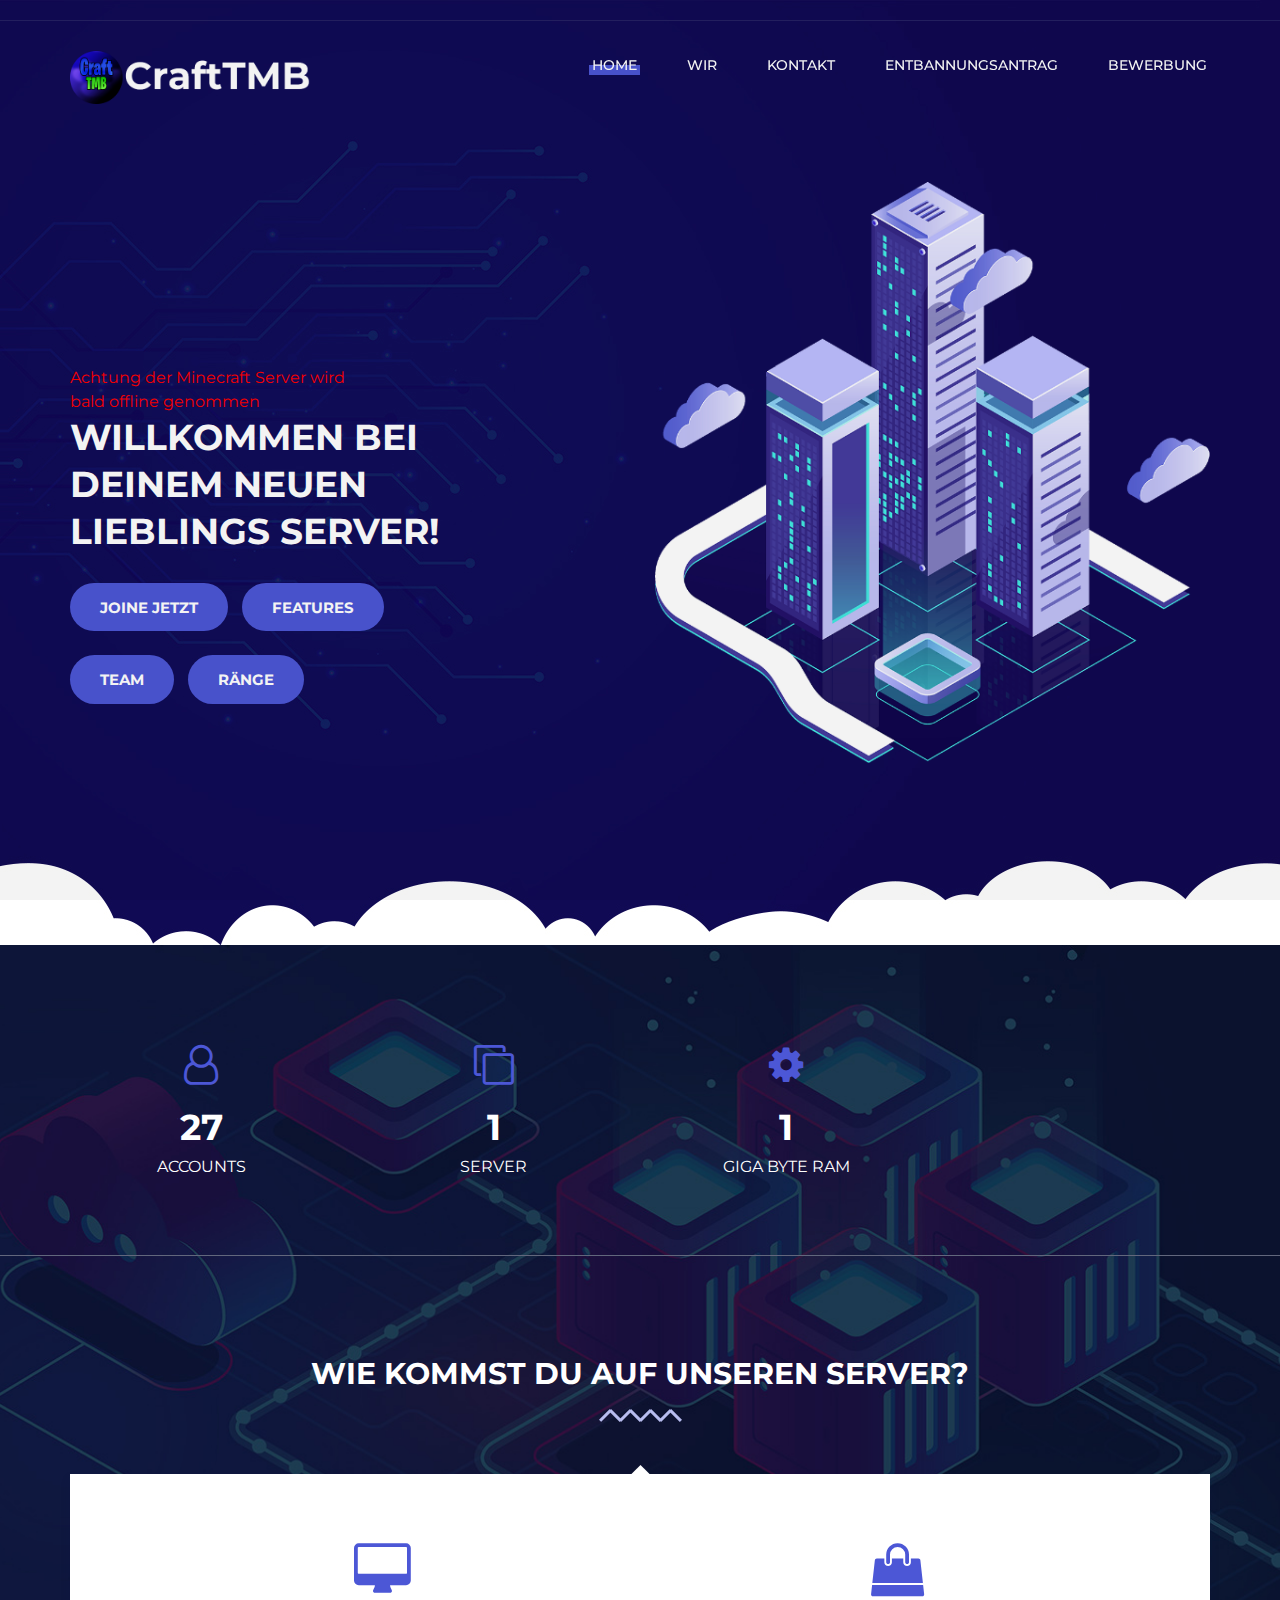
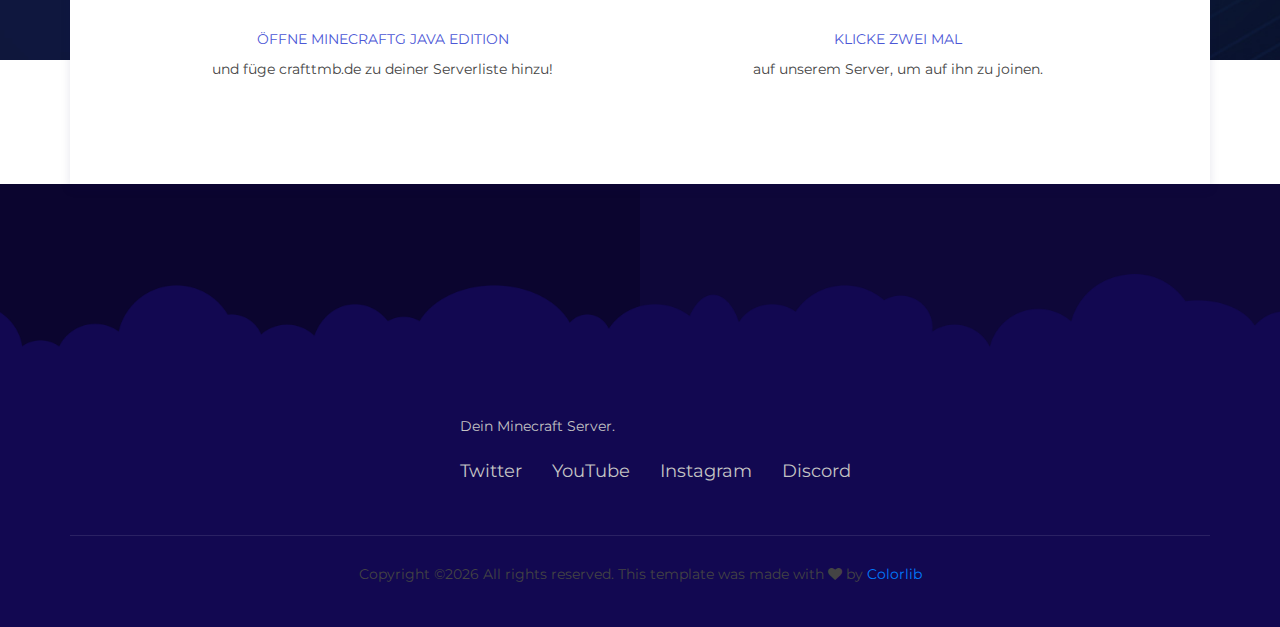
==== commit f25df858: "Update index.html" ====
--- a/index.html
+++ b/index.html
@@ -106,7 +106,7 @@
                     <div class="row">
                         <div class="col-lg-6">
                             <div class="hero__text">
-                                <font color=0000ff>Achtung der Minecraft Server wird<br/>bald offline genommen</font>
+                                <font color=ff0000>Achtung der Minecraft Server wird<br/>bald offline genommen</font>
                                 <h2>Willkommen bei<br/>deinem neuen<br/>lieblings Server!</h2>
                                 <a href="#join" class="primary-btn">Joine jetzt</a><a style="color:#100d5A"> - </a>
                                 <a href="./about.html#features" class="primary-btn">Features</a><br><br>
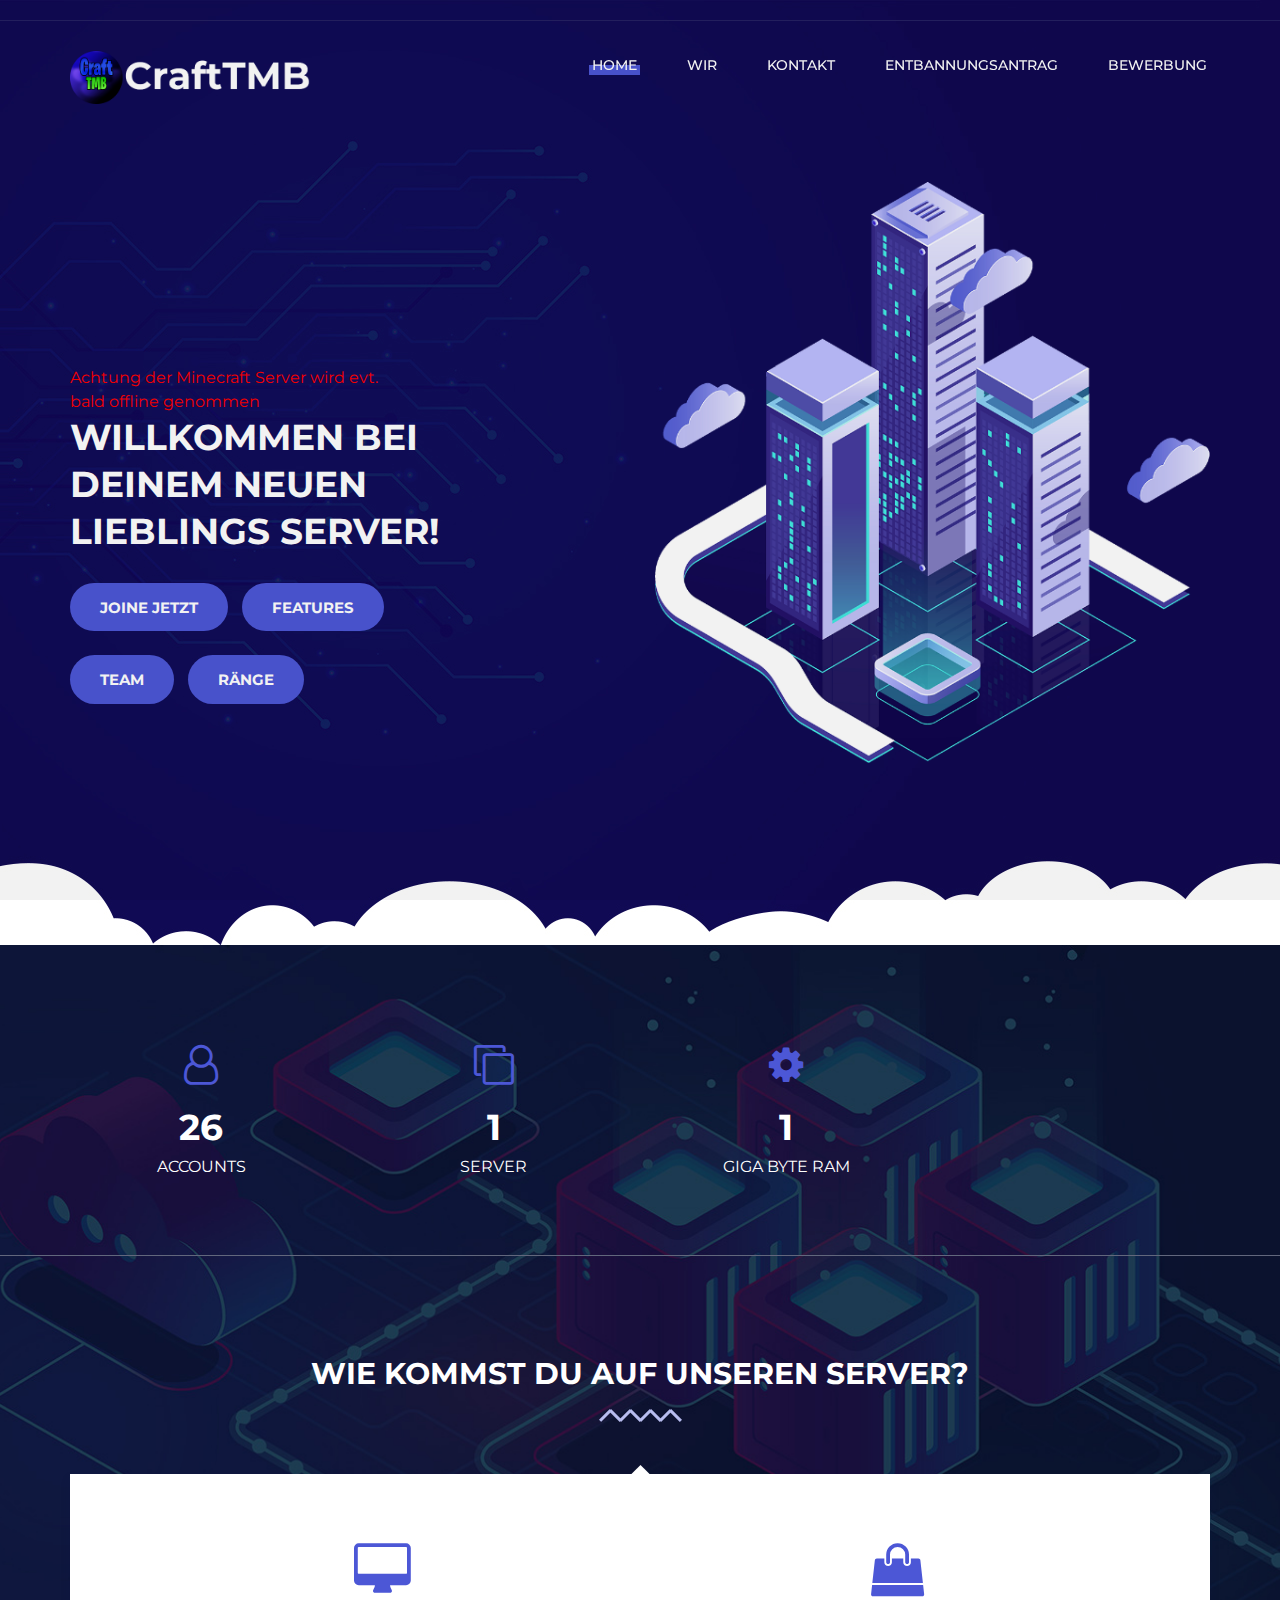
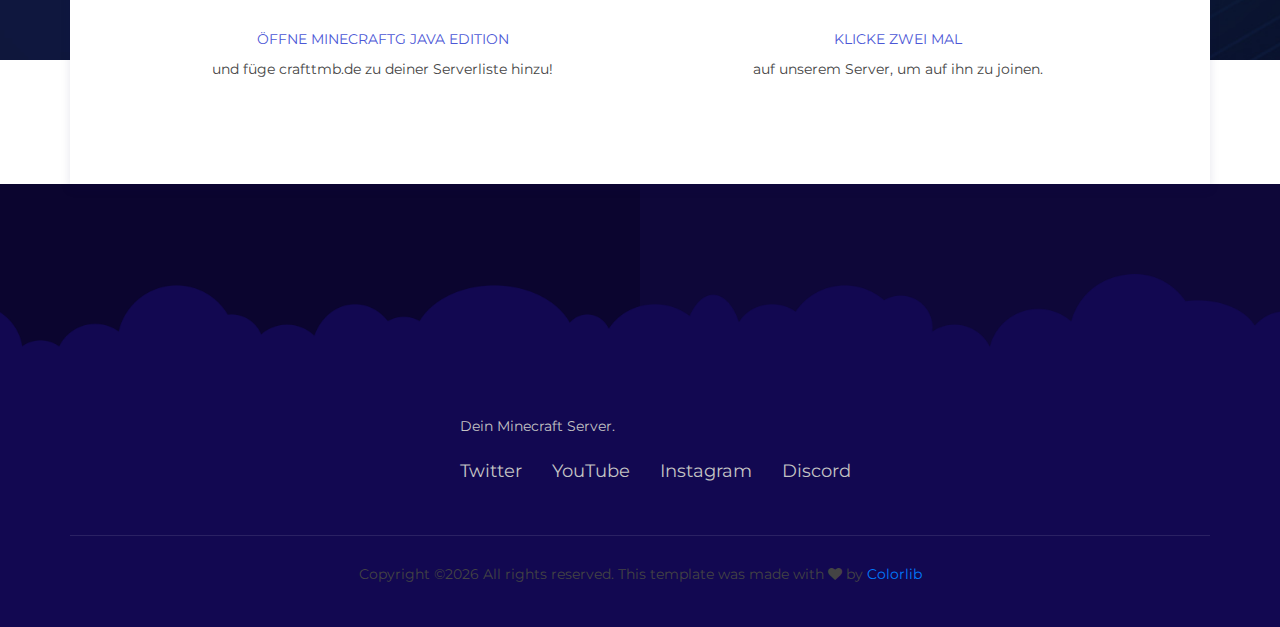
==== commit b000599b: "Update index.html" ====
--- a/index.html
+++ b/index.html
@@ -106,7 +106,7 @@
                     <div class="row">
                         <div class="col-lg-6">
                             <div class="hero__text">
-                                <font color=ff0000>Achtung der Minecraft Server wird<br/>bald offline genommen</font>
+                                <font color=ff0000>Achtung der Minecraft Server wird evt. <br/>bald offline genommen</font>
                                 <h2>Willkommen bei<br/>deinem neuen<br/>lieblings Server!</h2>
                                 <a href="#join" class="primary-btn">Joine jetzt</a><a style="color:#100d5A"> - </a>
                                 <a href="./about.html#features" class="primary-btn">Features</a><br><br>
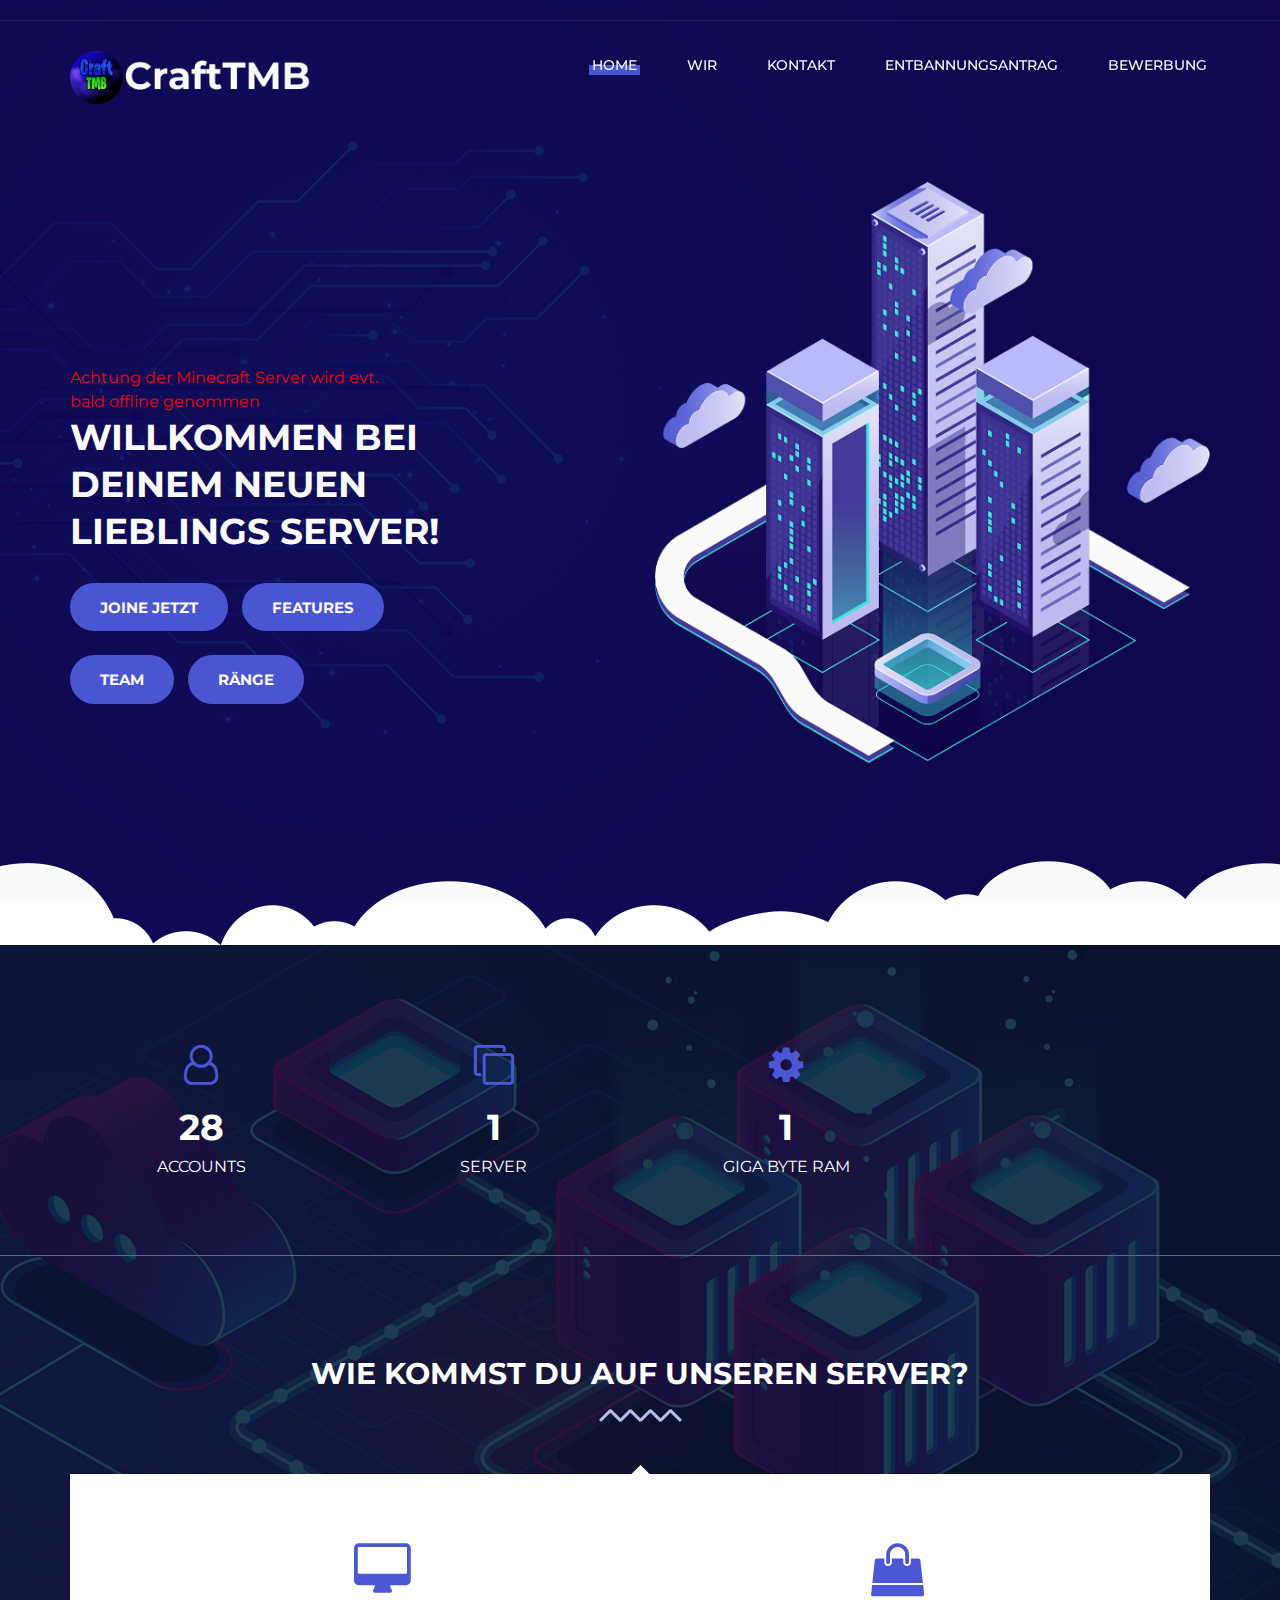
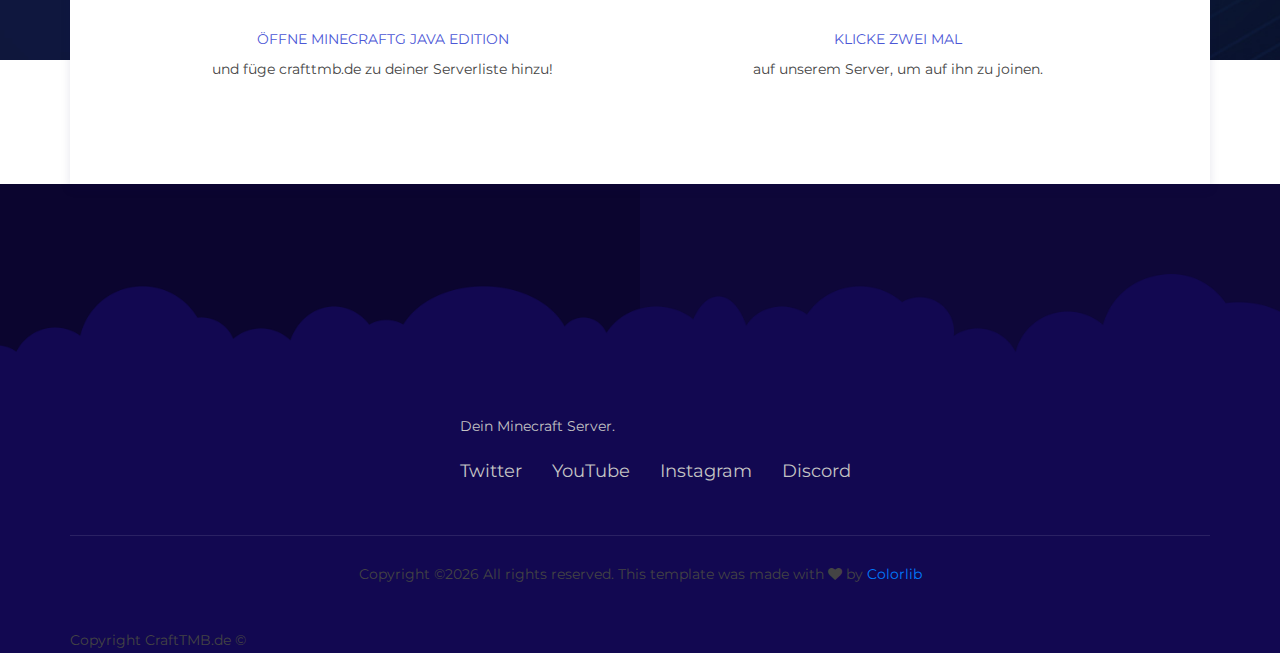
==== commit 0f32fef9: "Update index.html" ====
--- a/index.html
+++ b/index.html
@@ -224,7 +224,7 @@
                     <p>Copyright &copy;<script>document.write(new Date().getFullYear());</script> All rights reserved.
                     This template was made with <i class="fa fa-heart" aria-hidden="true"></i> by <a href="https://colorlib.com" target="_blank">Colorlib</a></p>
                 </div>
-            </div>
+            <p>Copyright CraftTMB.de ©
         </div>
     </footer>
     <!-- Footer Section End -->
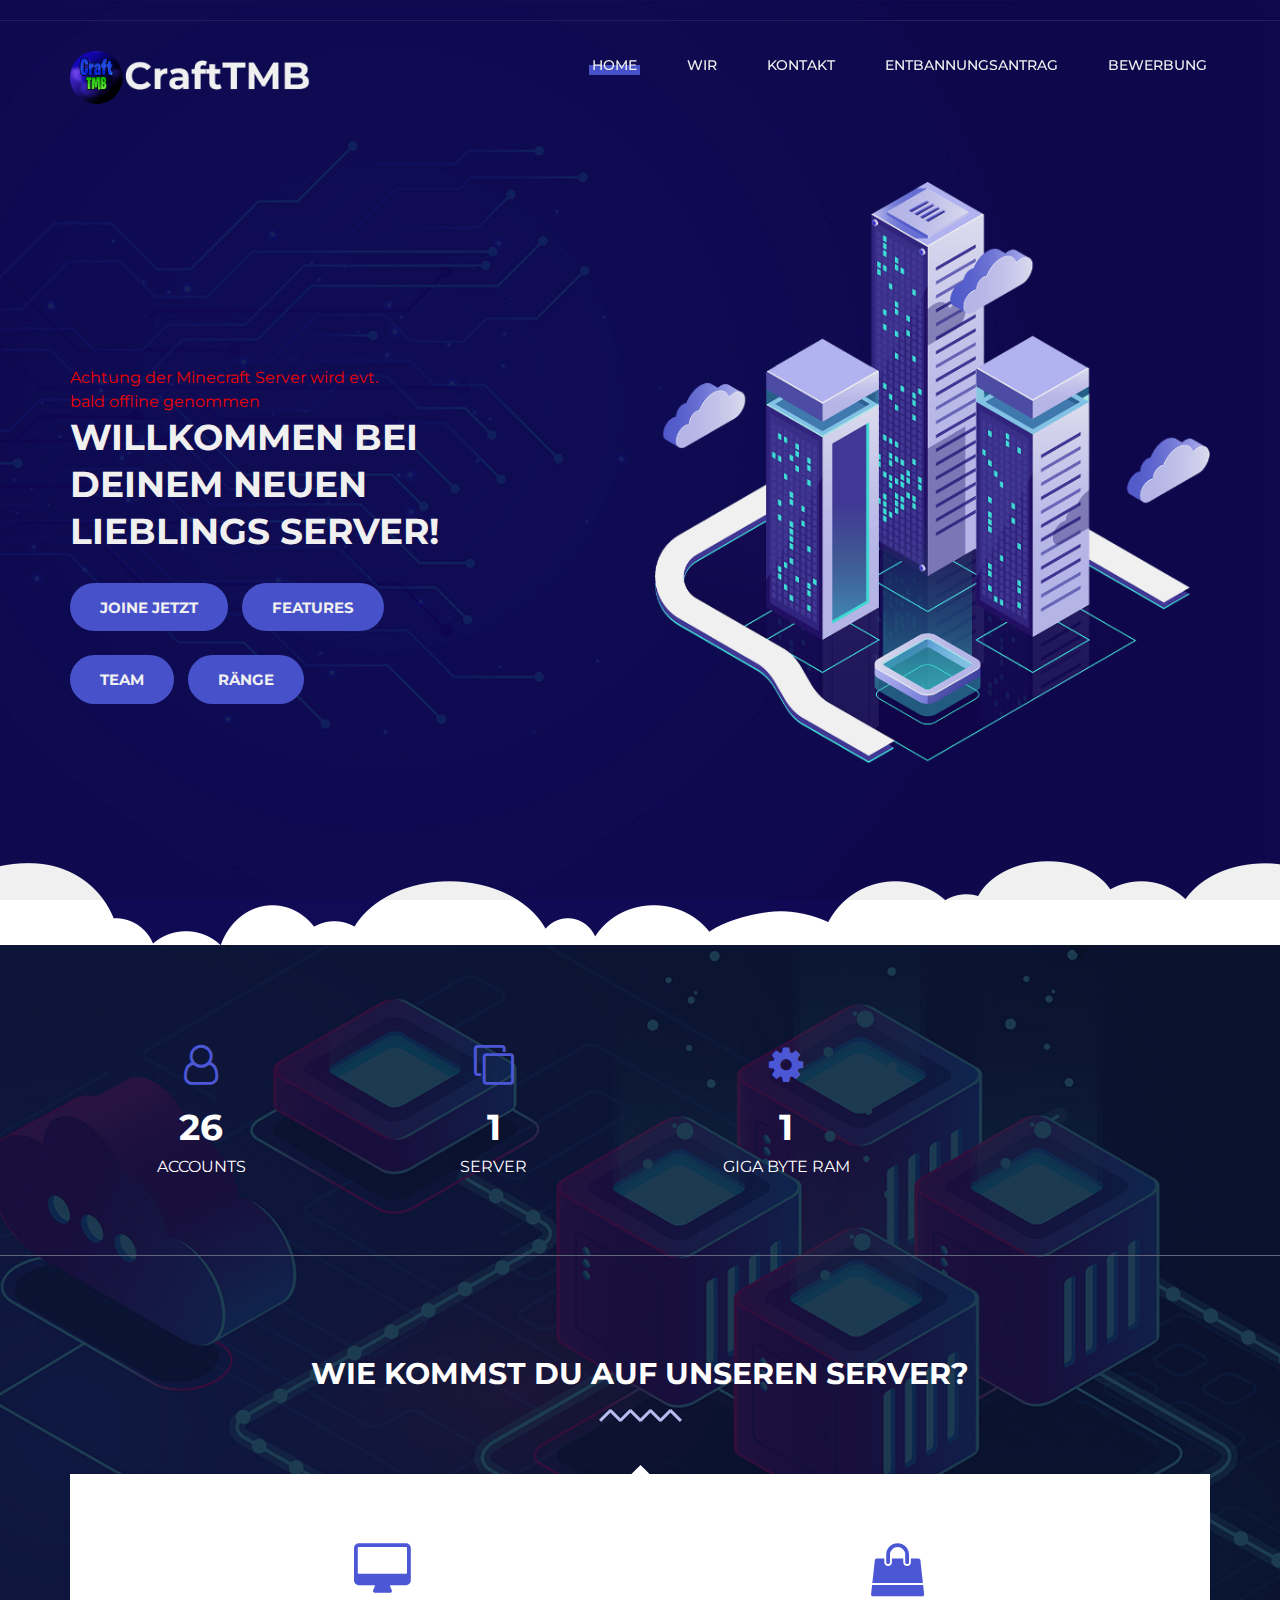
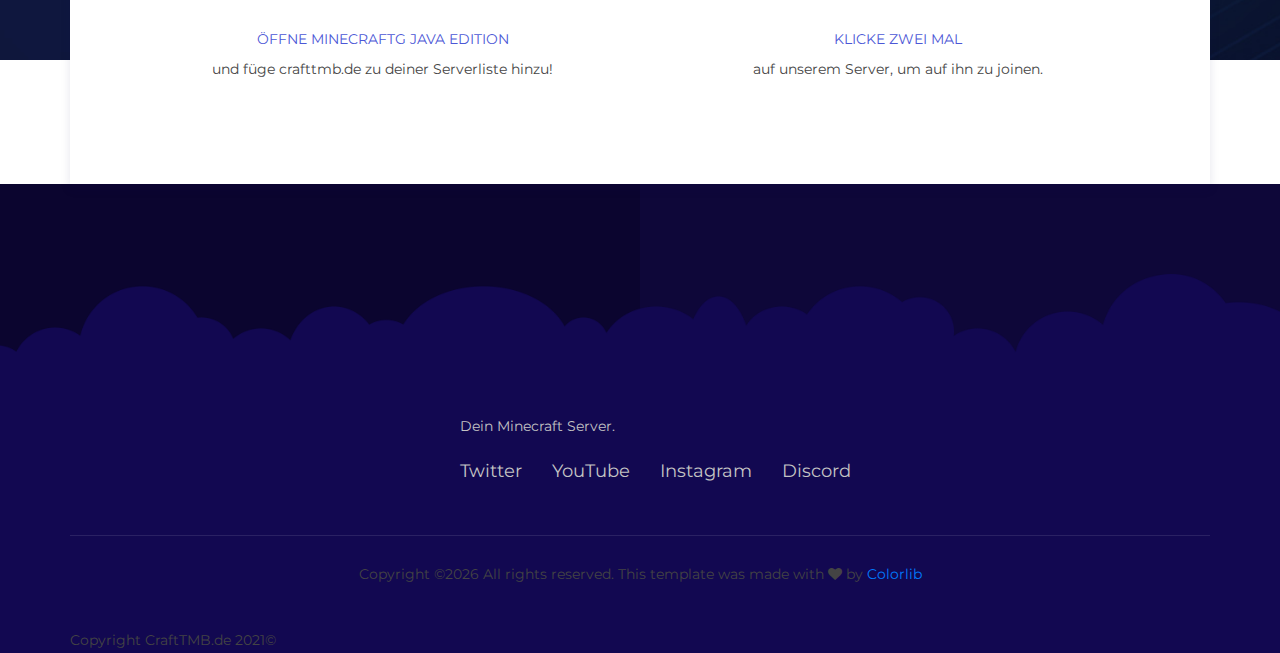
==== commit dcbf517c: "Update index.html" ====
--- a/index.html
+++ b/index.html
@@ -224,7 +224,7 @@
                     <p>Copyright &copy;<script>document.write(new Date().getFullYear());</script> All rights reserved.
                     This template was made with <i class="fa fa-heart" aria-hidden="true"></i> by <a href="https://colorlib.com" target="_blank">Colorlib</a></p>
                 </div>
-            <p>Copyright CraftTMB.de ©
+            <p>Copyright CraftTMB.de 2021©
         </div>
     </footer>
     <!-- Footer Section End -->
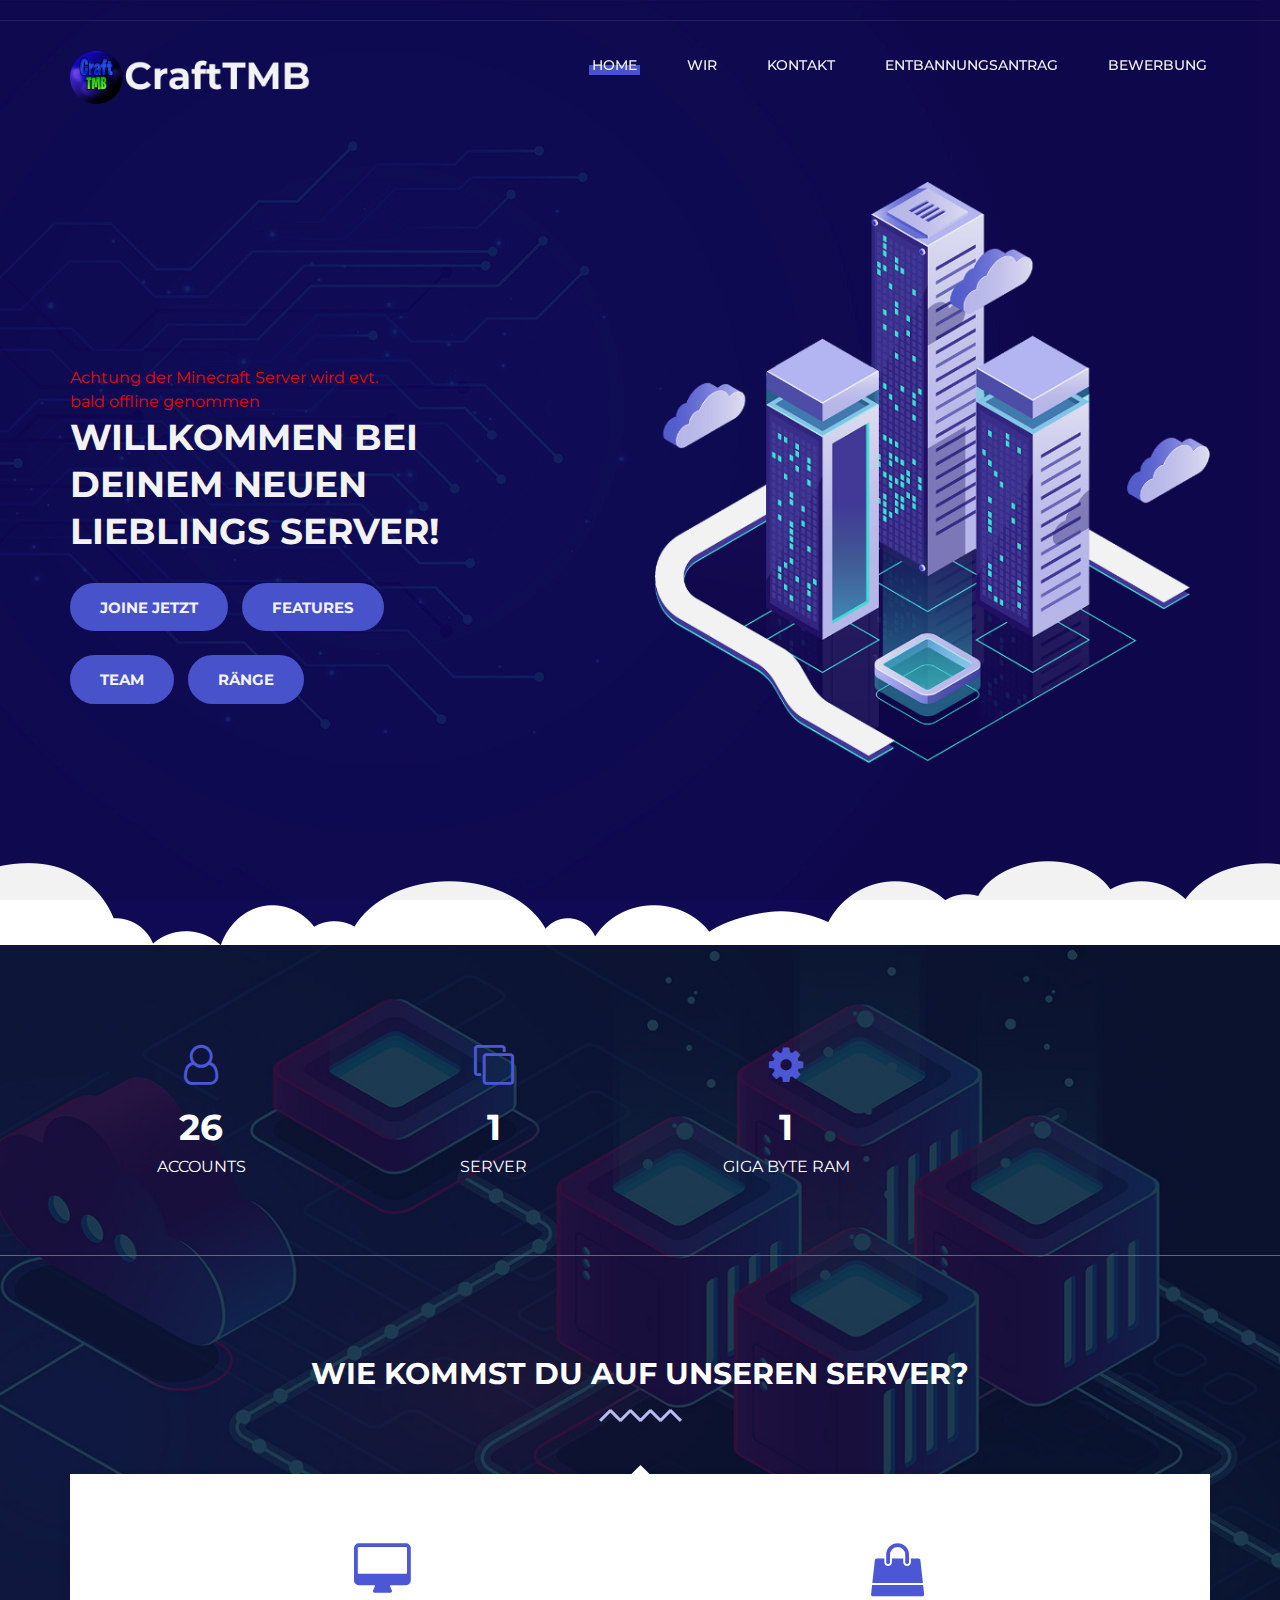
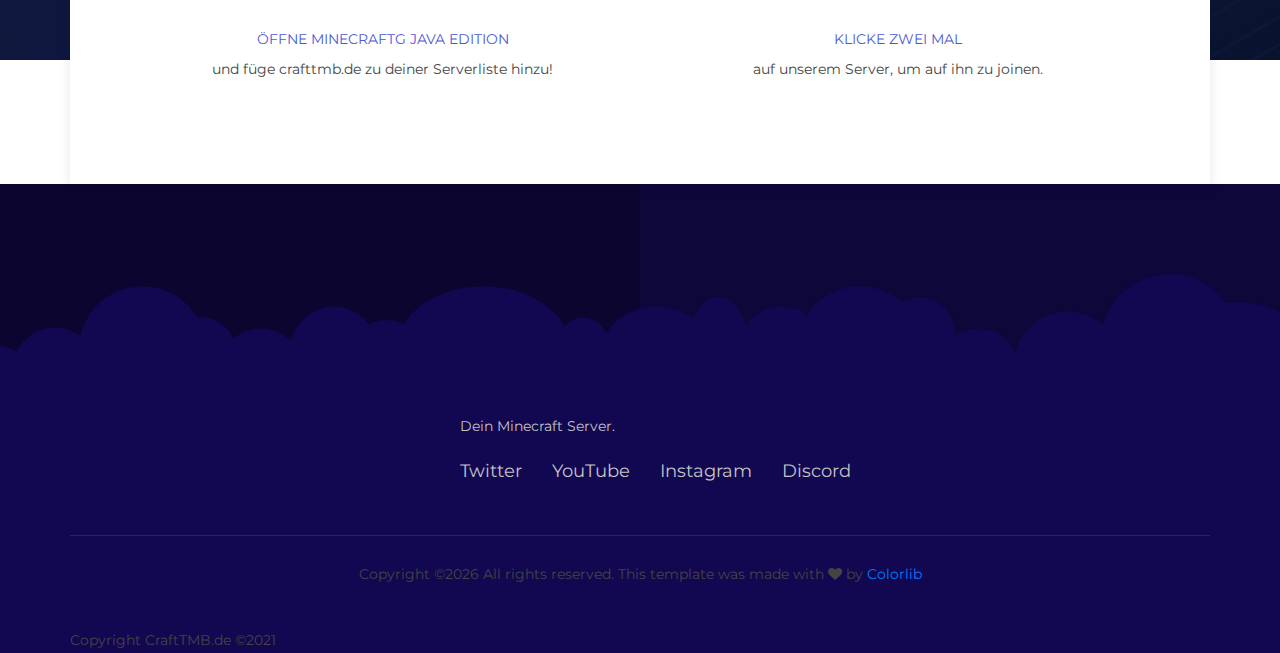
==== commit 6b86ed36: "Update index.html" ====
--- a/index.html
+++ b/index.html
@@ -224,7 +224,7 @@
                     <p>Copyright &copy;<script>document.write(new Date().getFullYear());</script> All rights reserved.
                     This template was made with <i class="fa fa-heart" aria-hidden="true"></i> by <a href="https://colorlib.com" target="_blank">Colorlib</a></p>
                 </div>
-            <p>Copyright CraftTMB.de 2021©
+            <p>Copyright CraftTMB.de ©2021
         </div>
     </footer>
     <!-- Footer Section End -->
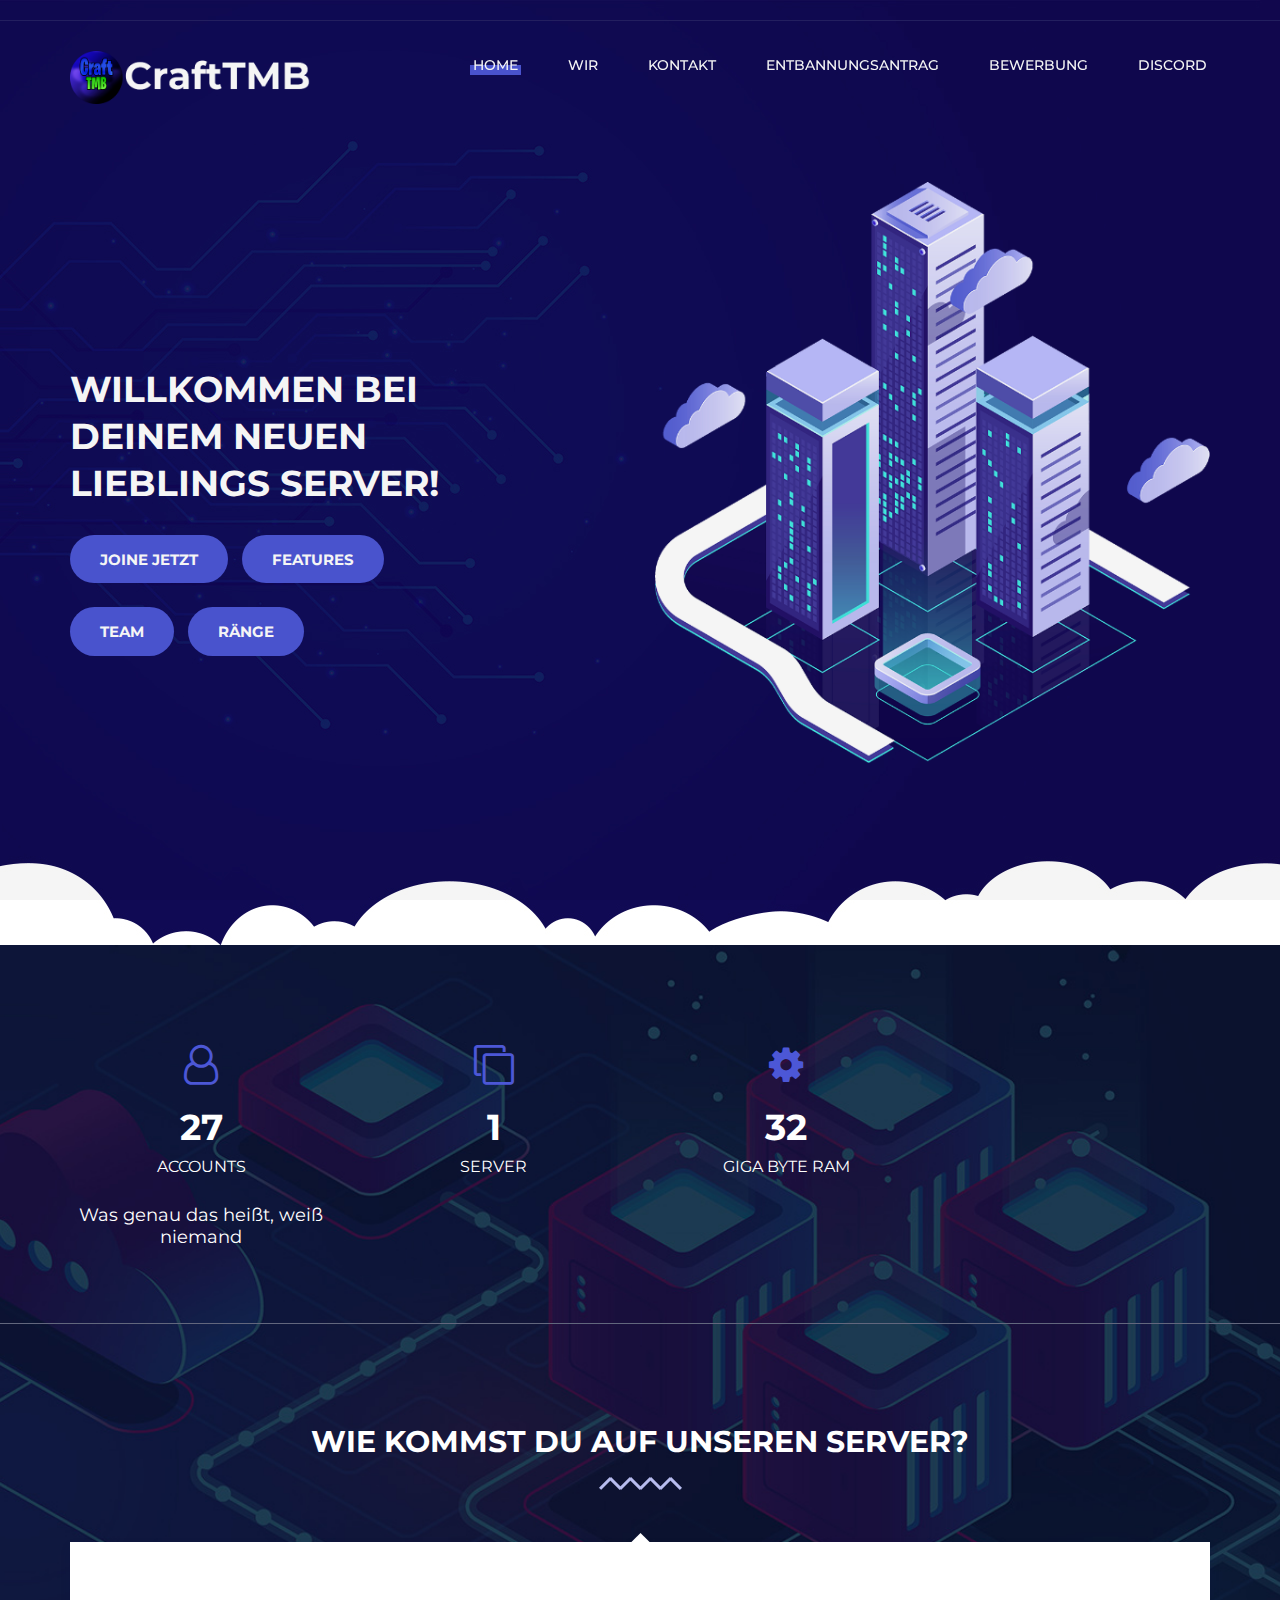
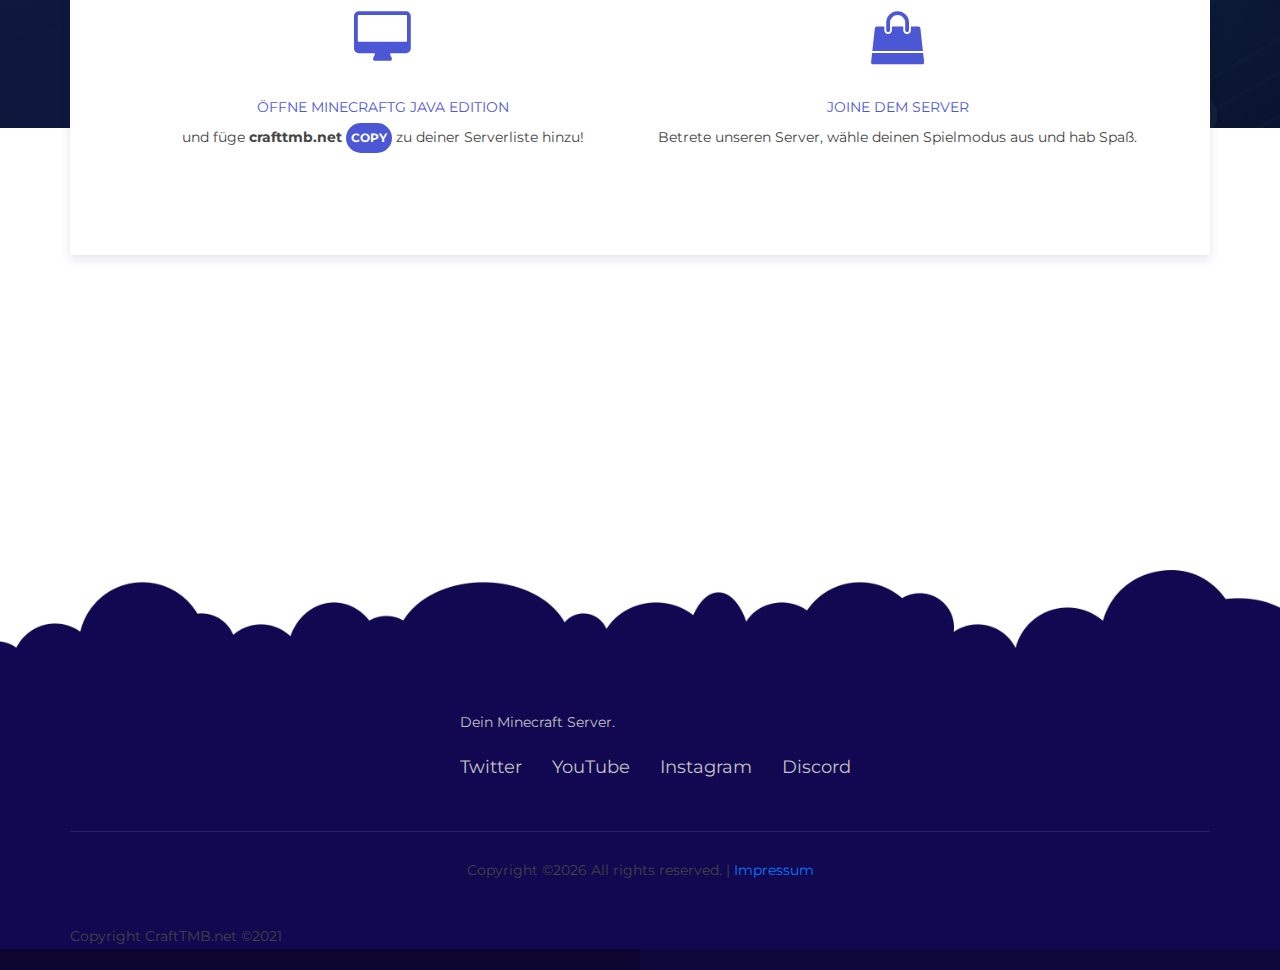
==== commit 24427377: "updated website (from MegaBenn)" ====
--- a/index.html
+++ b/index.html
@@ -8,7 +8,7 @@
     <meta name="viewport" content="width=device-width, initial-scale=1.0">
     <meta http-equiv="X-UA-Compatible" content="ie=edge">
     <link rel="shortcut icon" href="img/logo.png" />
-    <title>CraftTMB</title>
+    <title>CraftTMB Website</title>
 
     <!-- Google Font -->
     <link href="https://fonts.googleapis.com/css?family=Montserrat:400,500,600,700,800,900&display=swap"
@@ -46,6 +46,7 @@
                 <li><a href="./contact.html">Kontakt</a></li>
                 <li><a href="./unban.html">Entbannungsantrag</a></li>
                 <li><a href="./bewerbung.html">Bewerbung</a></li>
+                <li><a href="./discord.html">Discord</a></li>
             </ul>
         </nav>
         <div id="mobile-menu-wrap"></div>
@@ -87,6 +88,7 @@
                             <li><a href="./contact.html">Kontakt</a></li>
                             <li><a href="./unban.html">Entbannungsantrag</a></li>
                             <li><a href="./bewerbung.html">Bewerbung</a></li>
+                            <li><a href="./discord.html">Discord</a></li>
                         </ul>
                     </nav>
                 </div>
@@ -106,7 +108,6 @@
                     <div class="row">
                         <div class="col-lg-6">
                             <div class="hero__text">
-                                <font color=ff0000>Achtung der Minecraft Server wird evt. <br/>bald offline genommen</font>
                                 <h2>Willkommen bei<br/>deinem neuen<br/>lieblings Server!</h2>
                                 <a href="#join" class="primary-btn">Joine jetzt</a><a style="color:#100d5A"> - </a>
                                 <a href="./about.html#features" class="primary-btn">Features</a><br><br>
@@ -135,6 +136,7 @@
                         <span class="fa fa-user-o"></span>
                         <h2 class="achieve-counter">325</h2>
                         <p>Accounts</p>
+                        <h5 class="achievement__item__text">Was genau das heißt, weiß niemand</h5>
                     </div>
                 </div>
                 <div class="col-lg-3 col-md-3 col-sm-6">
@@ -147,7 +149,7 @@
                 <div class="col-lg-3 col-md-3 col-sm-12">
                     <div class="achievement__item">
                         <span class="fa fa-cog"></span>
-                        <h2 class="achieve-counter">9</h2>
+                        <h2>32</h2>
                         <p>Giga byte RAM</p>
                     </div>
                 </div>
@@ -170,14 +172,27 @@
                                 <div class="work__item">
                                     <i class="fa fa-desktop"></i>
                                     <span>&Ouml;FFNE MINECRAFTG JAVA EDITION</span>
-                                    <p>und f&uuml;ge crafttmb.de zu deiner Serverliste hinzu! </p>
+                                    <p>und f&uuml;ge 
+                                        <b id="p1">crafttmb.net</b>
+                                        <button class="copy__button" onclick="copyToClipboard('#p1')">Copy</button>
+                                        <script>
+                                            var $ = jQuery;
+                                            function copyToClipboard(element) {
+                                              var $temp = $("<input />");
+                                              $("body").append($temp);
+                                              $temp.val($(element).text()).select();
+                                              document.execCommand("copy");
+                                              $temp.remove();
+                                          }
+                                          </script>
+                                                 zu deiner Serverliste hinzu! </p>
                                 </div>
                             </div>
                             <div class="col-lg-6">
                                 <div class="work__item">
                                     <i class="fa fa-shopping-bag"></i>
-                                    <span>KLICKE ZWEI MAL</span>
-                                    <p>auf unserem Server, um auf ihn zu joinen.</p>
+                                    <span>JOINE DEM SERVER</span>
+                                    <p>Betrete unseren Server, wähle deinen Spielmodus aus und hab Spaß.</p>
                                 </div>
                             </div>
                         </div>
@@ -221,10 +236,9 @@
                     </div>
                 </div>
                 <div class="footer__text-copyright">
-                    <p>Copyright &copy;<script>document.write(new Date().getFullYear());</script> All rights reserved.
-                    This template was made with <i class="fa fa-heart" aria-hidden="true"></i> by <a href="https://colorlib.com" target="_blank">Colorlib</a></p>
-                </div>
-            <p>Copyright CraftTMB.de ©2021
+                    <p>Copyright &copy;<script>document.write(new Date().getFullYear());</script> All rights reserved. | <a href="impressum.html">Impressum</a></p>
+                </div>
+            <p>Copyright CraftTMB.net ©2021
         </div>
     </footer>
     <!-- Footer Section End -->
--- a/css/style.css
+++ b/css/style.css
@@ -113,6 +113,8 @@
   Helper CSS
 -----------------------*/
 
+
+
 .section-title {
   margin-bottom: 70px;
   text-align: center;
@@ -170,6 +172,41 @@
 }
 
 /* buttons */
+
+.copy__button {
+
+  display: inline-block;
+  font-size: 15px;
+  padding: 2px 5px;
+  background: #4c57d6;
+  text-transform: uppercase;
+  font-weight: 700;
+  border-radius: 50px;
+  color:white;
+  background-color: #4c57d6;
+  border: none;
+  font-size: 12px;
+}
+
+.button:hover {
+  transform: translate(2px, 5px);
+}
+
+button {
+  margin-top: -70px;
+
+  display: inline-block;
+  font-size: 15px;
+  padding: 5px 10px;
+  background: #4c57d6;
+  text-transform: uppercase;
+  font-weight: 700;
+  border-radius: 50px;
+  color:white;
+  background-color: #4c57d6;
+  border: none;
+  font-size: 15px;
+}
 
 .primary-btn {
   display: inline-block;
@@ -870,6 +907,11 @@
   color: #4c57d6;
 }
 
+.achievement__item__text {
+  color: #FFF;
+  margin-top: 25px;
+}
+
 .achievement__item h2 {
   color: #ffffff;
   font-weight: 700;
@@ -1341,6 +1383,11 @@
   margin-right: 0;
 }
 
+.bewerbung__werbung {
+  text-align: center;
+  margin-top: 50px;
+  padding-left: 25px;
+}
 /*---------------------
   Testimonial
 -----------------------*/
@@ -2501,6 +2548,11 @@
   color: #111111;
   font-size: 15px;
   margin-bottom: 30px;
+}
+
+.contact__development {
+  font-style: italic;
+  color: rgb(218, 56, 56);
 }
 
 .contact__text ul li {
@@ -3144,3 +3196,60 @@
     padding: 14px 35px 12px;
   }
 }
+
+/*------------
+    Discord
+------------*/
+
+.discord {
+  text-align: center;
+}
+
+.discord__header {
+  margin-top: 20px;
+  text-transform: uppercase;
+  font-weight: bold;
+}
+
+.discord__text {
+  margin-top: 30px;
+}
+
+.discord__button {
+  margin-top: 20px;
+  display: inline-block;
+  font-size: 15px;
+  padding: 15px 25px;
+  background: #4c57d6;
+  text-transform: uppercase;
+  font-weight: 700;
+  border-radius: 50px;
+  color:white;
+  background-color: #4c57d6;
+  border: none;
+  font-size: 18px;
+}
+
+.footer-section {
+  margin-top: 400px;
+}
+
+.footer__text {
+  margin-top: -400px;
+}
+
+/*------------
+   IMPRESSUM
+------------*/
+
+.impressum__header {
+  margin-top: 25px;
+
+  font-weight: bold;
+  font: arial;
+}
+
+.impressum__content {
+  margin-top: 50px;
+
+}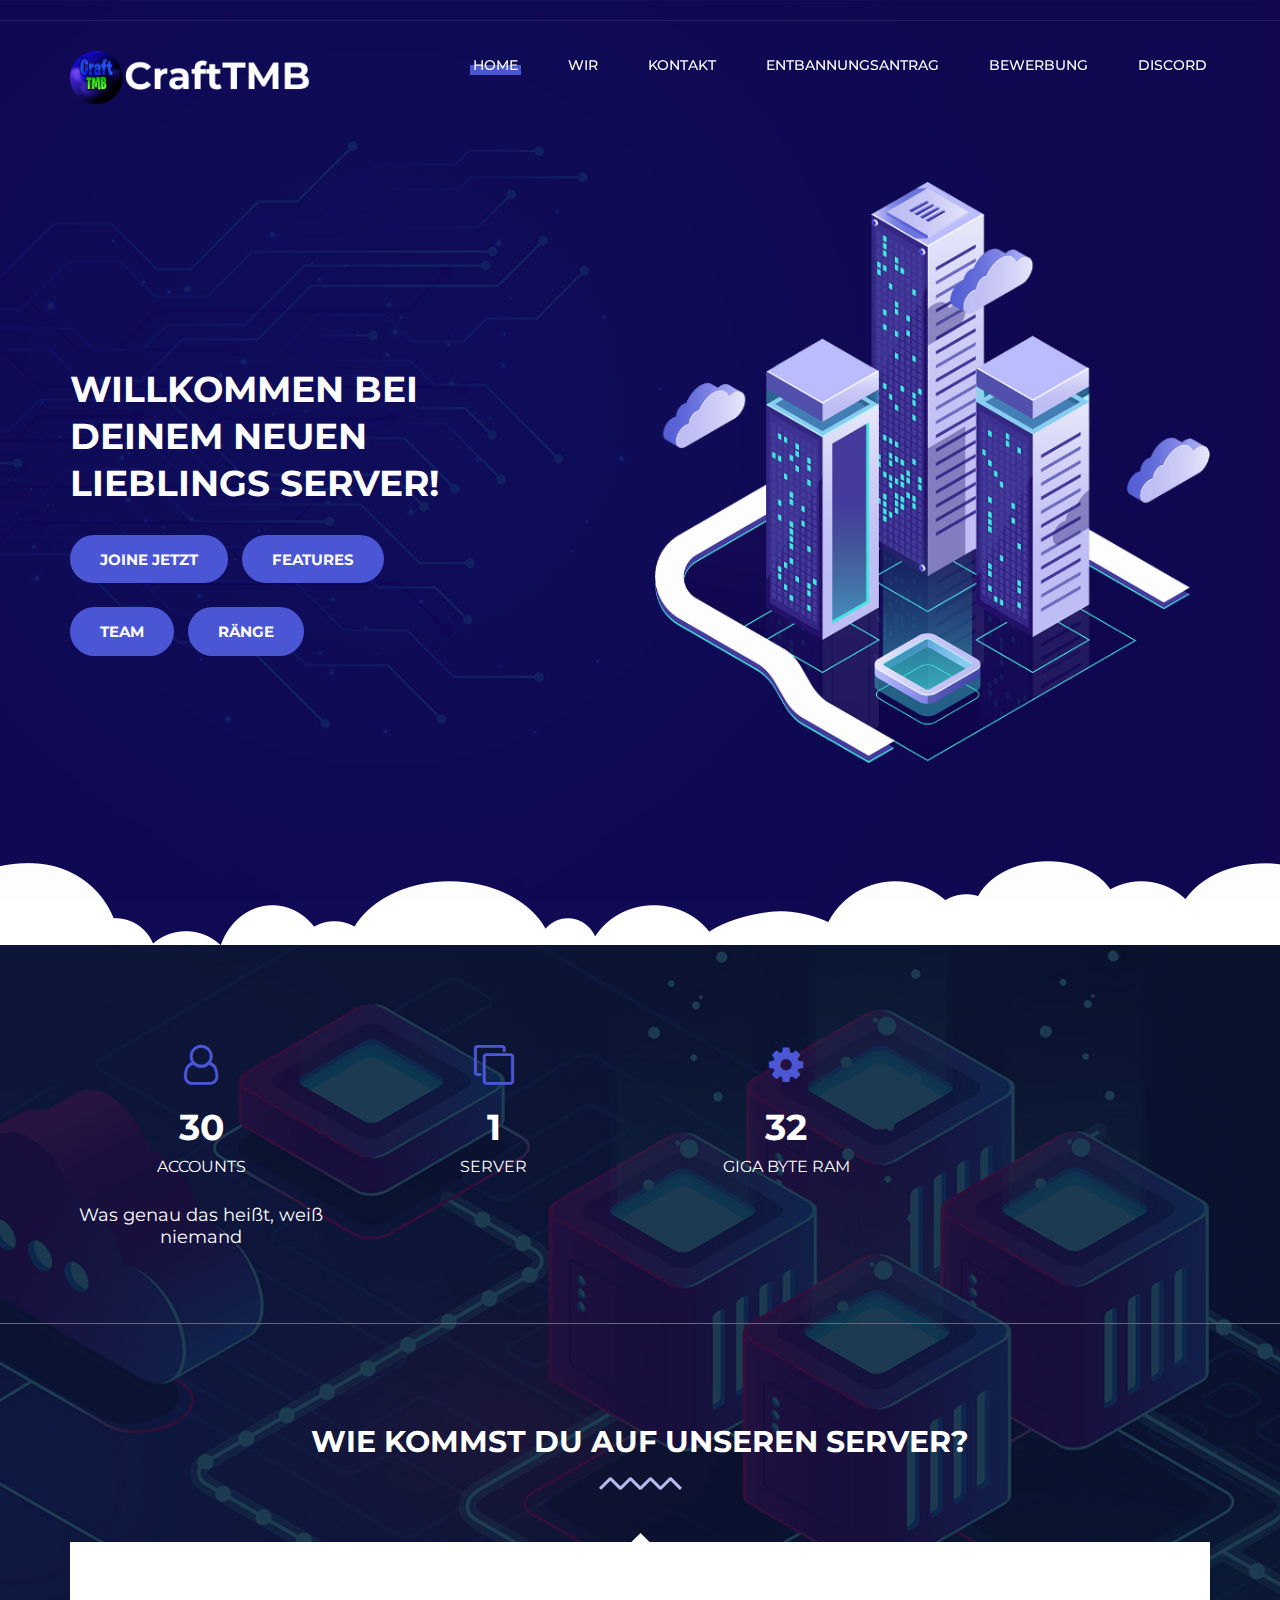
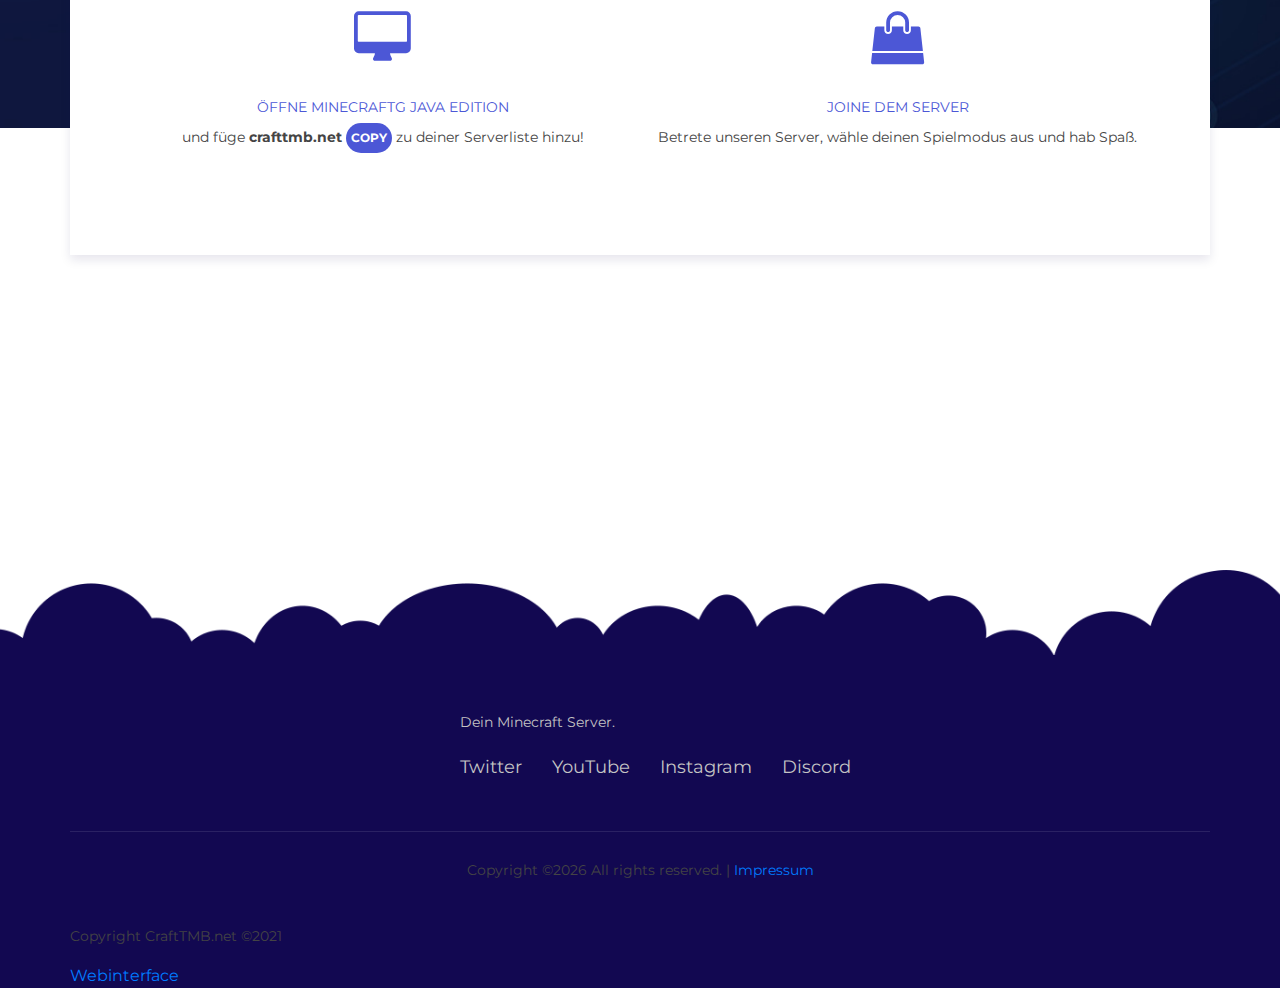
==== commit 316481e0: "Update index.html" ====
--- a/index.html
+++ b/index.html
@@ -238,7 +238,8 @@
                 <div class="footer__text-copyright">
                     <p>Copyright &copy;<script>document.write(new Date().getFullYear());</script> All rights reserved. | <a href="impressum.html">Impressum</a></p>
                 </div>
-            <p>Copyright CraftTMB.net ©2021
+                <p>Copyright CraftTMB.net ©2021</p>
+                <a href="https://www.panel.crafttmb.net">Webinterface</a>
         </div>
     </footer>
     <!-- Footer Section End -->
